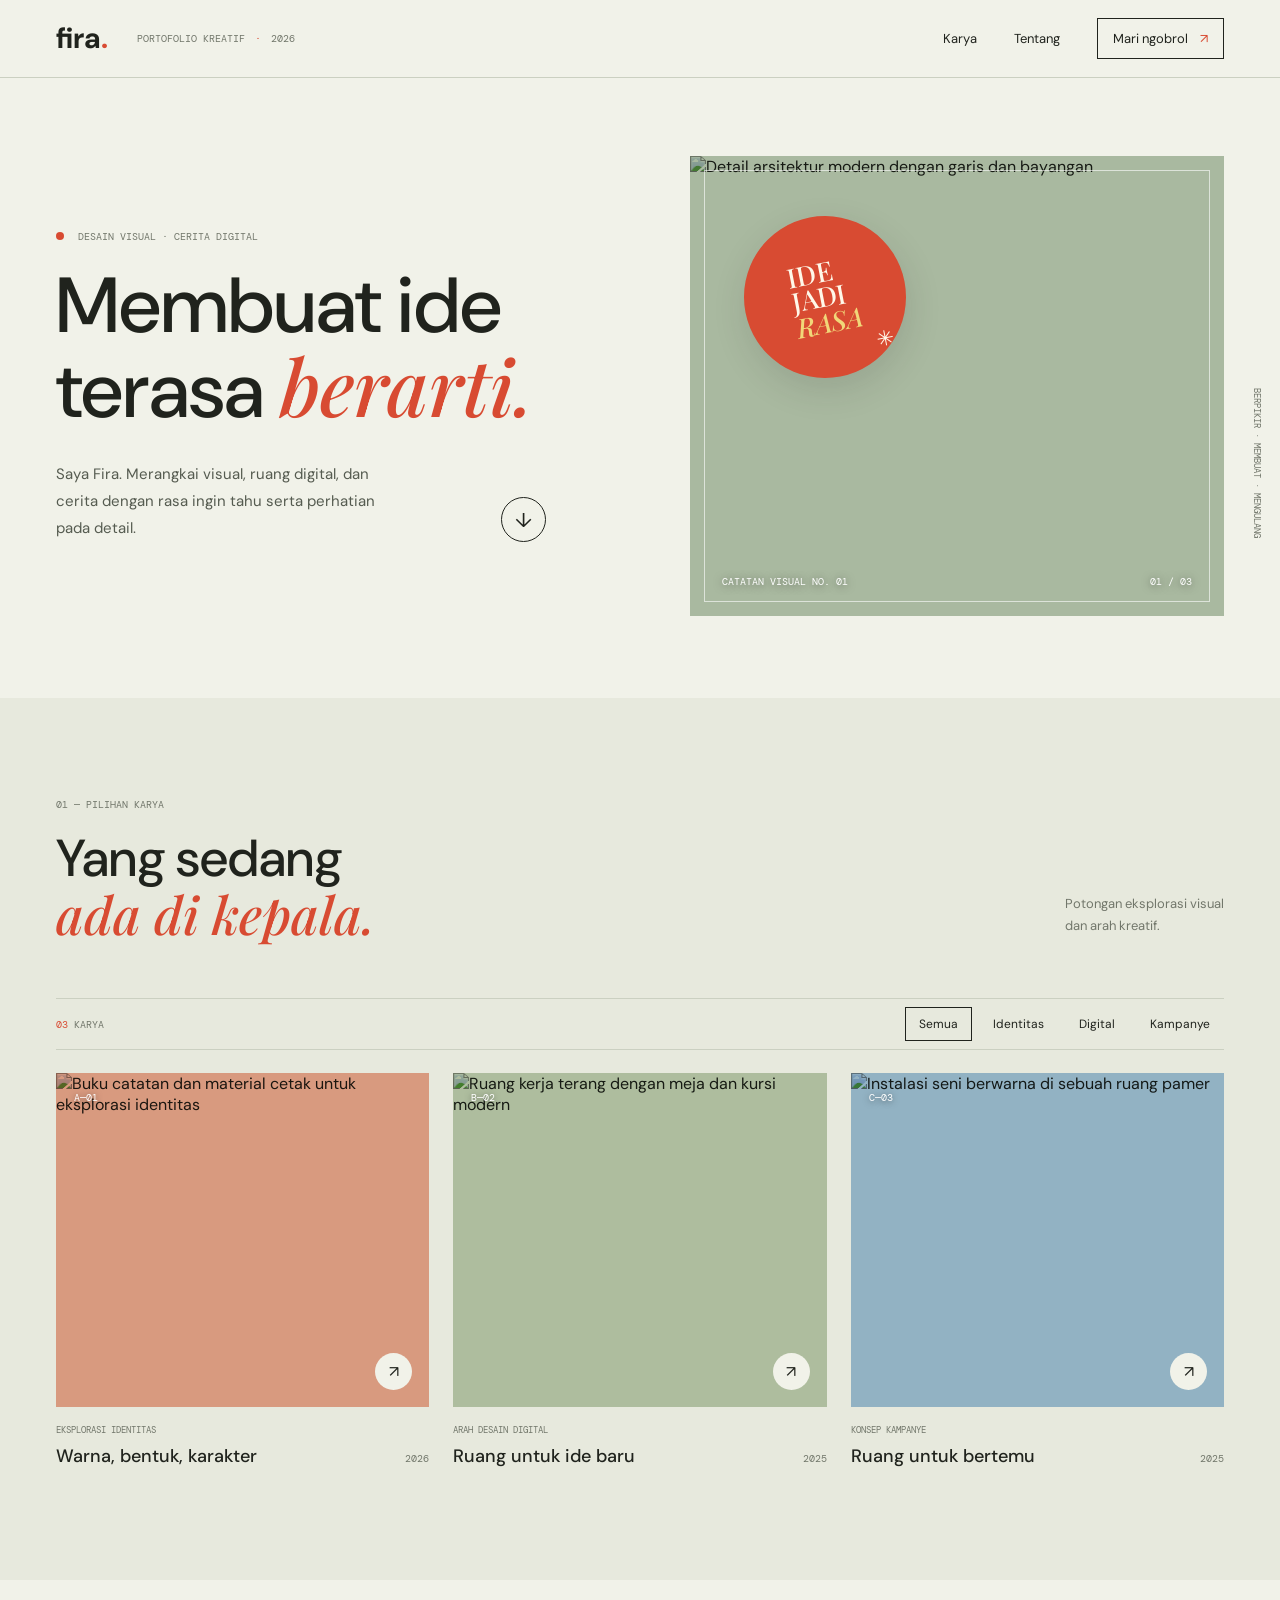
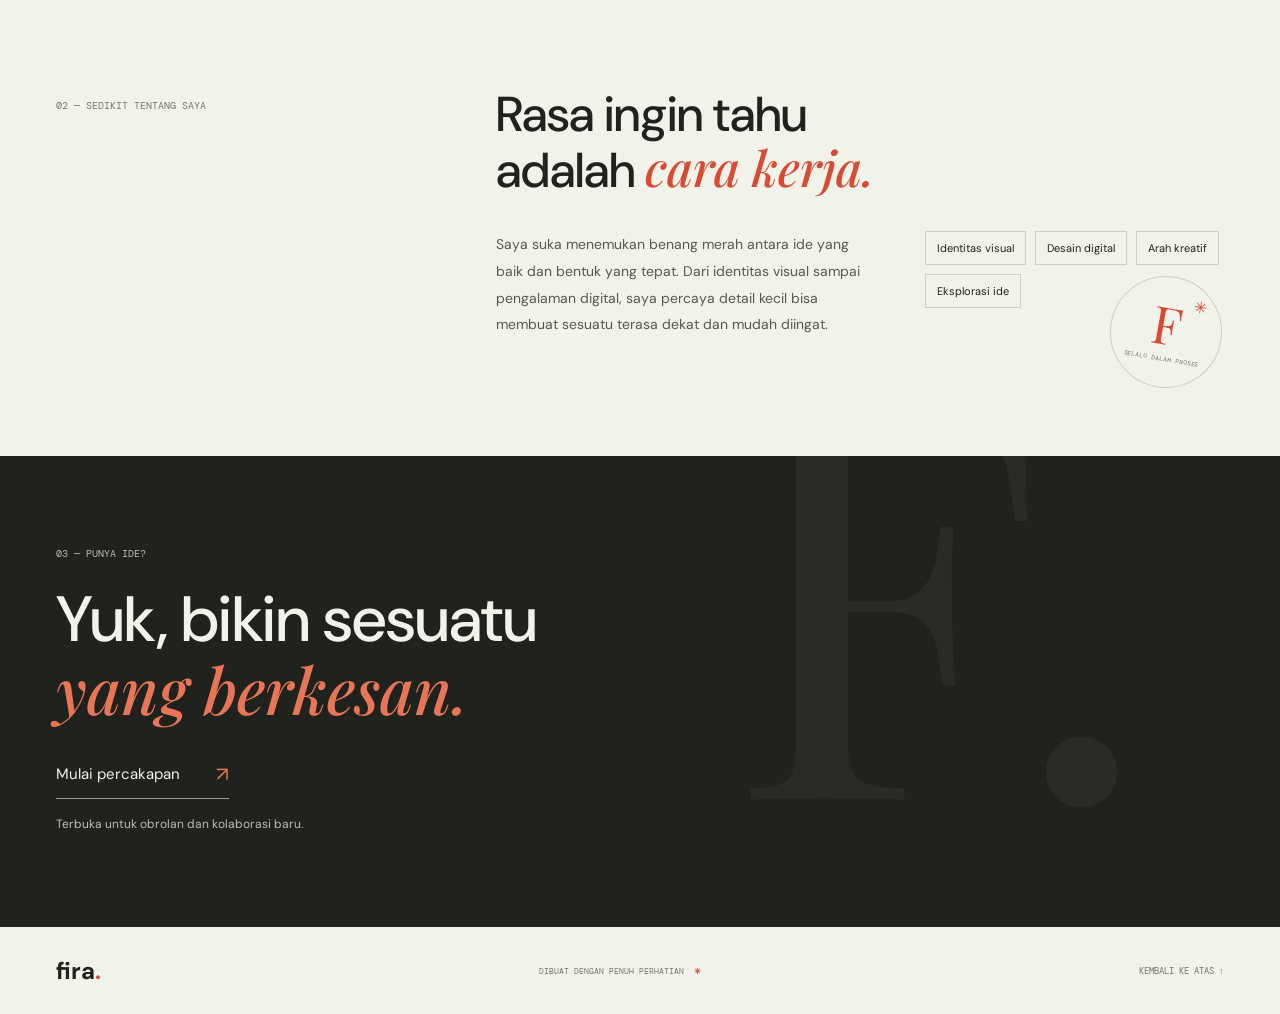
==== index.html @ 84d0acc3 "Create personal portfolio website" ====
<!doctype html>
<html lang="id">
  <head>
    <meta charset="utf-8">
    <meta name="viewport" content="width=device-width, initial-scale=1">
    <meta name="theme-color" content="#f1f2e9">
    <meta name="description" content="Portofolio kreatif Fira: identitas visual, desain digital, dan cerita yang dibuat dengan perhatian pada detail.">
    <title>Fira — Portofolio Kreatif</title>
    <link rel="preconnect" href="https://fonts.googleapis.com">
    <link rel="preconnect" href="https://fonts.gstatic.com" crossorigin>
    <link href="https://fonts.googleapis.com/css2?family=DM+Mono:wght@400;500&family=DM+Sans:wght@400;500;600;700&family=Playfair+Display:ital,wght@0,500;0,600;1,500;1,600&display=swap" rel="stylesheet">
    <link rel="stylesheet" href="portfolio.css">
    <script src="portfolio.js" defer></script>
  </head>
  <body>
    <header class="site-header">
      <a class="wordmark" href="#beranda" aria-label="Fira, kembali ke beranda">fira<span>.</span></a>
      <span class="header-note">PORTOFOLIO KREATIF <span>·</span> 2026</span>
      <button class="menu-toggle" type="button" aria-expanded="false" aria-controls="site-nav" aria-label="Buka navigasi">
        <span></span><span></span>
      </button>
      <nav class="site-nav" id="site-nav" aria-label="Navigasi utama">
        <a href="#karya">Karya</a>
        <a href="#tentang">Tentang</a>
        <a class="nav-contact" href="#kontak">Mari ngobrol <span aria-hidden="true">↗</span></a>
      </nav>
    </header>

    <main>
      <section class="hero page-wrap" id="beranda">
        <div class="hero-copy">
          <p class="eyebrow"><span class="eyebrow-dot"></span> DESAIN VISUAL · CERITA DIGITAL</p>
          <h1>Membuat ide<br>terasa <em>berarti.</em></h1>
          <div class="hero-bottom">
            <p>Saya Fira. Merangkai visual, ruang digital, dan cerita dengan rasa ingin tahu serta perhatian pada detail.</p>
            <a class="round-link" href="#karya" aria-label="Lihat karya pilihan">↓</a>
          </div>
        </div>
        <div class="hero-art" aria-label="Kolase arsitektur dan warna sebagai pembuka portofolio" role="img">
          <img class="hero-photo" src="https://images.unsplash.com/photo-1511818966892-d7d671e672a2?auto=format&fit=crop&w=1200&q=85" alt="Detail arsitektur modern dengan garis dan bayangan" fetchpriority="high">
          <div class="hero-sticker"><span>IDE<br>JADI<br><i>RASA</i></span><b aria-hidden="true">✳</b></div>
          <span class="art-caption">CATATAN VISUAL NO. 01</span>
          <span class="art-index">01 / 03</span>
        </div>
        <div class="hero-side-note" aria-hidden="true">BERPIKIR · MEMBUAT · MENGULANG</div>
      </section>

      <section class="work-section" id="karya">
        <div class="page-wrap">
          <div class="section-top">
            <div>
              <p class="eyebrow">01 — PILIHAN KARYA</p>
              <h2>Yang sedang<br><em>ada di kepala.</em></h2>
            </div>
            <p class="section-aside">Potongan eksplorasi visual<br>dan arah kreatif.</p>
          </div>

          <div class="work-toolbar">
            <span class="work-count"><span id="visible-count">03</span> KARYA</span>
            <div class="filter-list" role="group" aria-label="Filter kategori karya">
              <button class="filter-button is-active" type="button" data-filter="all" aria-pressed="true">Semua</button>
              <button class="filter-button" type="button" data-filter="identitas" aria-pressed="false">Identitas</button>
              <button class="filter-button" type="button" data-filter="digital" aria-pressed="false">Digital</button>
              <button class="filter-button" type="button" data-filter="kampanye" aria-pressed="false">Kampanye</button>
            </div>
          </div>

          <div class="project-grid">
            <article class="project-card reveal" data-category="identitas">
              <a class="project-image image-coral" href="#kontak" aria-label="Diskusikan proyek identitas visual">
                <img src="https://images.unsplash.com/photo-1544816155-12df9643f363?auto=format&fit=crop&w=1000&q=85" alt="Buku catatan dan material cetak untuk eksplorasi identitas" loading="lazy">
                <span class="image-index">A—01</span><span class="image-arrow" aria-hidden="true">↗</span>
              </a>
              <div class="project-info"><div><p class="project-type">EKSPLORASI IDENTITAS</p><h3>Warna, bentuk, karakter</h3></div><span class="project-year">2026</span></div>
            </article>

            <article class="project-card reveal" data-category="digital">
              <a class="project-image image-green" href="#kontak" aria-label="Diskusikan proyek ruang digital">
                <img src="https://images.unsplash.com/photo-1497366754035-f200968a6e72?auto=format&fit=crop&w=1000&q=85" alt="Ruang kerja terang dengan meja dan kursi modern" loading="lazy">
                <span class="image-index">B—02</span><span class="image-arrow" aria-hidden="true">↗</span>
              </a>
              <div class="project-info"><div><p class="project-type">ARAH DESAIN DIGITAL</p><h3>Ruang untuk ide baru</h3></div><span class="project-year">2025</span></div>
            </article>

            <article class="project-card reveal" data-category="kampanye">
              <a class="project-image image-blue" href="#kontak" aria-label="Diskusikan proyek kampanye visual">
                <img src="https://images.unsplash.com/photo-1531058020387-3be344556be6?auto=format&fit=crop&w=1000&q=85" alt="Instalasi seni berwarna di sebuah ruang pamer" loading="lazy">
                <span class="image-index">C—03</span><span class="image-arrow" aria-hidden="true">↗</span>
              </a>
              <div class="project-info"><div><p class="project-type">KONSEP KAMPANYE</p><h3>Ruang untuk bertemu</h3></div><span class="project-year">2025</span></div>
            </article>
          </div>
        </div>
      </section>

      <section class="about-section" id="tentang">
        <div class="page-wrap about-grid">
          <p class="eyebrow">02 — SEDIKIT TENTANG SAYA</p>
          <div class="about-copy">
            <h2>Rasa ingin tahu<br>adalah <em>cara kerja.</em></h2>
            <div class="about-detail">
              <p>Saya suka menemukan benang merah antara ide yang baik dan bentuk yang tepat. Dari identitas visual sampai pengalaman digital, saya percaya detail kecil bisa membuat sesuatu terasa dekat dan mudah diingat.</p>
              <div class="skill-list" aria-label="Bidang yang saya kerjakan">
                <span>Identitas visual</span><span>Desain digital</span><span>Arah kreatif</span><span>Eksplorasi ide</span>
              </div>
            </div>
          </div>
          <div class="about-mark" aria-hidden="true"><span>F</span><i>✳</i><small>SELALU DALAM PROSES</small></div>
        </div>
      </section>

      <section class="contact-section" id="kontak">
        <div class="page-wrap contact-inner">
          <p class="eyebrow">03 — PUNYA IDE?</p>
          <h2>Yuk, bikin sesuatu<br><em>yang berkesan.</em></h2>
          <a class="contact-link" href="mailto:emailkamu@example.com?subject=Kolaborasi%20kreatif">Mulai percakapan <span aria-hidden="true">↗</span></a>
          <p class="contact-note">Terbuka untuk obrolan dan kolaborasi baru.</p>
        </div>
        <div class="contact-decoration" aria-hidden="true">F.</div>
      </section>
    </main>

    <footer class="site-footer page-wrap">
      <a class="wordmark" href="#beranda">fira<span>.</span></a>
      <span>DIBUAT DENGAN PENUH PERHATIAN <b>✳</b></span>
      <a href="#beranda">KEMBALI KE ATAS ↑</a>
    </footer>
  </body>
</html>
---- portfolio.css ----
:root {
  color-scheme: light;
  --paper: #f1f2e9;
  --ink: #20231d;
  --muted: #72776b;
  --line: #cbd0c1;
  --red: #d84b32;
  --green: #c9d6ac;
  --blue: #b4c9d5;
  --mono: 'DM Mono', monospace;
  --sans: 'DM Sans', sans-serif;
  --serif: 'Playfair Display', Georgia, serif;
}

* { box-sizing: border-box; }
html { scroll-behavior: smooth; scroll-padding-top: 90px; }
body { margin: 0; background: var(--paper); color: var(--ink); font-family: var(--sans); }
button, a { color: inherit; font: inherit; }
a { text-decoration: none; }
button { cursor: pointer; }
::selection { background: var(--red); color: #fff; }
.page-wrap { width: min(1240px, calc(100% - 112px)); margin-inline: auto; }

.site-header { height: 78px; padding-inline: max(56px, calc((100vw - 1240px) / 2)); display: flex; align-items: center; border-bottom: 1px solid var(--line); position: relative; z-index: 5; }
.wordmark { font-size: 29px; font-weight: 700; letter-spacing: 0; line-height: 1; }
.wordmark span { color: var(--red); }
.header-note, .eyebrow, .art-caption, .art-index, .hero-side-note, .work-count, .project-type, .project-year, .about-mark small, .site-footer > span, .site-footer > a:last-child { font: 10px var(--mono); letter-spacing: 0; }
.header-note { margin-left: 29px; color: var(--muted); }
.header-note span { color: var(--red); padding-inline: 4px; }
.site-nav { display: flex; align-items: center; gap: 37px; margin-left: auto; font-size: 13px; }
.site-nav > a:not(.nav-contact):hover, .site-footer > a:last-child:hover { color: var(--red); }
.nav-contact { border: 1px solid var(--ink); padding: 11px 15px; transition: background .2s, color .2s; }
.nav-contact:hover { background: var(--ink); color: var(--paper); }
.nav-contact span { color: var(--red); margin-left: 9px; }
.menu-toggle { display: none; }

.hero { min-height: 620px; padding-block: 78px 82px; display: grid; grid-template-columns: 1.04fr .96fr; gap: 56px; align-items: center; position: relative; }
.hero-copy { padding-block: 30px; }
.eyebrow { color: var(--muted); margin: 0 0 24px; }
.eyebrow-dot { display: inline-block; width: 8px; height: 8px; margin-right: 8px; background: var(--red); border-radius: 50%; }
h1, h2, h3, p { margin-top: 0; }
h1 { margin-bottom: 31px; font-size: 78px; line-height: 1.01; font-weight: 500; letter-spacing: 0; }
h1 em, h2 em { color: var(--red); font-family: var(--serif); font-weight: 500; }
.hero-bottom { display: flex; align-items: end; justify-content: space-between; max-width: 490px; }
.hero-bottom p { width: 330px; color: #555b50; font-size: 15px; line-height: 1.8; margin: 0; }
.round-link { width: 45px; height: 45px; display: grid; place-items: center; flex: 0 0 auto; border: 1px solid var(--ink); border-radius: 50%; font-size: 20px; transition: transform .2s, background .2s; }
.round-link:hover { transform: translateY(4px); background: var(--green); }
.hero-art { min-height: 440px; height: 100%; max-height: 490px; position: relative; isolation: isolate; background: #a9b9a0; overflow: hidden; }
.hero-art::before { position: absolute; content: ''; inset: 14px; border: 1px solid #fff9; z-index: 1; pointer-events: none; }
.hero-photo { width: 100%; height: 100%; position: absolute; inset: 0; object-fit: cover; object-position: center 54%; mix-blend-mode: multiply; filter: saturate(.75); }
.hero-sticker { position: absolute; z-index: 2; left: 10%; top: 13%; width: 162px; aspect-ratio: 1; border-radius: 50%; background: var(--red); color: #fff8e9; display: grid; place-content: center; transform: rotate(-11deg); box-shadow: 0 12px 35px #2222; }
.hero-sticker span { font: 500 27px/.94 var(--serif); }
.hero-sticker i { color: #f1d779; }
.hero-sticker b { position: absolute; right: 20px; bottom: 15px; font-size: 21px; font-weight: 400; }
.art-caption, .art-index { position: absolute; z-index: 2; bottom: 28px; color: white; text-shadow: 0 1px 8px #0008; }
.art-caption { left: 32px; }
.art-index { right: 32px; }
.hero-side-note { position: absolute; right: -39px; top: 50%; writing-mode: vertical-rl; color: var(--muted); font-size: 9px; }

.work-section { padding-block: 100px 112px; background: #e7e9dd; }
.section-top { display: flex; align-items: end; justify-content: space-between; margin-bottom: 53px; }
.section-top .eyebrow { margin-bottom: 19px; }
h2 { margin-bottom: 0; font-size: 52px; line-height: 1.08; font-weight: 500; letter-spacing: 0; }
.section-aside { margin: 0 0 8px; color: var(--muted); font-size: 13px; line-height: 1.7; }
.work-toolbar { min-height: 52px; display: flex; align-items: center; justify-content: space-between; border-top: 1px solid var(--line); border-bottom: 1px solid var(--line); margin-bottom: 23px; }
.work-count { color: var(--muted); }
.work-count span { color: var(--red); }
.filter-list { display: flex; gap: 7px; }
.filter-button { padding: 8px 13px; background: transparent; border: 1px solid transparent; font-size: 12px; }
.filter-button:hover, .filter-button.is-active { border-color: var(--ink); }
.project-grid { display: grid; grid-template-columns: repeat(3, minmax(0, 1fr)); gap: 24px; }
.project-card { min-width: 0; }
.project-card[hidden] { display: none; }
.project-image { display: block; aspect-ratio: 1.12; position: relative; overflow: hidden; background: var(--green); }
.image-coral { background: #d89a7f; }
.image-green { background: #aebd9e; }
.image-blue { background: #92b2c3; }
.project-image img { display: block; width: 100%; height: 100%; object-fit: cover; mix-blend-mode: multiply; filter: saturate(.83); transition: transform .5s cubic-bezier(.2,.7,.2,1); }
.project-image:hover img { transform: scale(1.045); }
.image-index { position: absolute; left: 18px; top: 18px; font: 10px var(--mono); color: #fff; text-shadow: 0 1px 6px #0008; }
.image-arrow { position: absolute; display: grid; place-items: center; width: 37px; height: 37px; right: 17px; bottom: 17px; background: var(--paper); border-radius: 50%; font-size: 16px; transition: transform .2s; }
.project-image:hover .image-arrow { transform: rotate(45deg); }
.project-info { display: flex; justify-content: space-between; align-items: end; gap: 12px; padding-top: 17px; }
.project-type { margin-bottom: 8px; color: var(--muted); font-size: 9px; }
.project-info h3 { font-size: 18px; font-weight: 500; margin: 0; }
.project-year { color: var(--muted); padding-bottom: 3px; }

.about-section { padding-block: 108px 118px; }
.about-grid { display: grid; grid-template-columns: .7fr 1.3fr; column-gap: 48px; position: relative; }
.about-grid > .eyebrow { padding-top: 11px; }
.about-copy h2 { font-size: 49px; }
.about-detail { display: grid; grid-template-columns: 1fr .8fr; gap: 55px; margin-top: 35px; max-width: 740px; }
.about-detail > p { max-width: 380px; color: #555b50; font-size: 14px; line-height: 1.9; margin: 0; }
.skill-list { display: flex; flex-wrap: wrap; align-content: start; gap: 9px; }
.skill-list span { border: 1px solid var(--line); padding: 9px 11px; font-size: 11px; }
.about-mark { position: absolute; right: 2px; bottom: -50px; width: 112px; height: 112px; border: 1px solid var(--line); border-radius: 50%; display: grid; place-content: center; text-align: center; transform: rotate(10deg); }
.about-mark span { font: 52px/.9 var(--serif); color: var(--red); }
.about-mark i { position: absolute; right: 19px; top: 15px; color: var(--red); font-style: normal; }
.about-mark small { margin-top: 8px; color: var(--muted); font-size: 6px; }

.contact-section { position: relative; overflow: hidden; padding-block: 91px 95px; background: var(--ink); color: var(--paper); }
.contact-inner { position: relative; z-index: 1; }
.contact-section .eyebrow { color: #b9c0b3; margin-bottom: 25px; }
.contact-section h2 { font-size: 64px; }
.contact-section h2 em { color: #e77556; }
.contact-link { display: inline-flex; align-items: center; gap: 36px; margin-top: 33px; padding-bottom: 11px; border-bottom: 1px solid #969d90; font-size: 15px; }
.contact-link span { color: #e77556; font-size: 20px; transition: transform .2s; }
.contact-link:hover span { transform: translate(3px, -3px); }
.contact-note { margin: 17px 0 0; color: #b9c0b3; font-size: 12px; }
.contact-decoration { position: absolute; right: 10%; top: -140px; color: #ffffff0a; font: 560px/.9 var(--serif); pointer-events: none; }
.site-footer { min-height: 87px; display: flex; align-items: center; justify-content: space-between; gap: 20px; }
.site-footer .wordmark { font-size: 24px; }
.site-footer > span { color: var(--muted); font-size: 8px; }
.site-footer > span b { color: var(--red); padding-left: 5px; }
.site-footer > a:last-child { color: var(--muted); font-size: 9px; }

.reveal { opacity: 0; transform: translateY(18px); transition: opacity .65s ease, transform .65s cubic-bezier(.2,.7,.2,1); }
.reveal.is-visible { opacity: 1; transform: translateY(0); }

@media (max-width: 900px) {
  .page-wrap { width: calc(100% - 64px); }
  .site-header { padding-inline: 32px; }
  .hero { min-height: 560px; grid-template-columns: 1fr .9fr; gap: 30px; padding-block: 65px; }
  h1 { font-size: 52px; }
  .hero-art { min-height: 390px; }
  .hero-sticker { width: 132px; }
  .hero-sticker span { font-size: 23px; }
  .hero-side-note { right: -25px; }
  .project-grid { gap: 16px; }
  .about-grid { grid-template-columns: .55fr 1.45fr; column-gap: 20px; }
  .about-detail { gap: 25px; }
}

@media (max-width: 640px) {
  html { scroll-padding-top: 72px; }
  .page-wrap { width: calc(100% - 40px); }
  .site-header { height: 68px; padding-inline: 20px; }
  .wordmark { font-size: 26px; }
  .header-note { margin-left: 14px; font-size: 8px; }
  .menu-toggle { width: 42px; height: 42px; display: grid; place-content: center; gap: 5px; margin-left: auto; border: 1px solid var(--line); background: transparent; }
  .menu-toggle span { display: block; width: 17px; height: 1px; background: var(--ink); transition: transform .2s; }
  .menu-toggle[aria-expanded="true"] span:first-child { transform: translateY(3px) rotate(45deg); }
  .menu-toggle[aria-expanded="true"] span:last-child { transform: translateY(-3px) rotate(-45deg); }
  .site-nav { position: absolute; display: none; top: 67px; left: 0; right: 0; margin: 0; padding: 14px 20px 20px; align-items: stretch; gap: 0; background: var(--paper); border-bottom: 1px solid var(--line); }
  .site-nav.is-open { display: flex; flex-direction: column; }
  .site-nav > a { padding: 14px 2px; border-bottom: 1px solid var(--line); }
  .site-nav .nav-contact { border: 0; padding-inline: 2px; }
  .hero { min-height: 0; padding-block: 61px 49px; display: flex; flex-direction: column; align-items: stretch; gap: 34px; }
  .hero-copy { padding: 0; }
  .eyebrow { font-size: 9px; margin-bottom: 19px; }
  h1 { font-size: 51px; margin-bottom: 23px; }
  .hero-bottom p { width: min(290px, calc(100% - 60px)); font-size: 13px; line-height: 1.75; }
  .round-link { width: 40px; height: 40px; }
  .hero-art { min-height: 380px; height: 380px; }
  .hero-sticker { width: 128px; left: 8%; top: 12%; }
  .hero-side-note { display: none; }
  .work-section { padding-block: 68px 76px; }
  .section-top { align-items: start; flex-direction: column; gap: 18px; margin-bottom: 31px; }
  .section-top .eyebrow { margin-bottom: 15px; }
  h2 { font-size: 41px; }
  .section-aside { font-size: 12px; }
  .work-toolbar { align-items: start; flex-direction: column; gap: 12px; padding-block: 14px; margin-bottom: 19px; }
  .filter-list { width: 100%; gap: 4px; overflow-x: auto; padding-bottom: 2px; }
  .filter-button { flex: 0 0 auto; padding: 8px 10px; font-size: 11px; }
  .project-grid { grid-template-columns: 1fr; gap: 28px; }
  .project-image { aspect-ratio: 1.2; }
  .project-info h3 { font-size: 17px; }
  .about-section { padding-block: 73px 92px; }
  .about-grid { display: block; }
  .about-grid > .eyebrow { margin-bottom: 20px; }
  .about-copy h2 { font-size: 39px; }
  .about-detail { grid-template-columns: 1fr; gap: 20px; margin-top: 25px; }
  .about-detail > p { font-size: 13px; }
  .skill-list { gap: 7px; padding-right: 54px; }
  .skill-list span { padding: 8px 9px; font-size: 10px; }
  .about-mark { width: 75px; height: 75px; right: 1px; bottom: -65px; }
  .about-mark span { font-size: 38px; }
  .about-mark i { right: 11px; top: 8px; font-size: 12px; }
  .about-mark small { font-size: 5px; margin-top: 4px; }
  .contact-section { padding-block: 68px 71px; }
  .contact-section h2 { font-size: 46px; }
  .contact-link { margin-top: 27px; font-size: 14px; }
  .contact-decoration { right: -3%; top: 4px; font-size: 300px; }
  .site-footer { min-height: 100px; display: grid; grid-template-columns: 1fr auto; gap: 8px; padding-block: 18px; }
  .site-footer > span { grid-column: 1; grid-row: 2; font-size: 7px; }
  .site-footer > a:last-child { grid-column: 2; grid-row: 1 / span 2; font-size: 8px; }
}

@media (prefers-reduced-motion: reduce) {
  *, *::before, *::after { scroll-behavior: auto !important; animation-duration: .01ms !important; transition-duration: .01ms !important; }
  .reveal { opacity: 1; transform: none; }
}
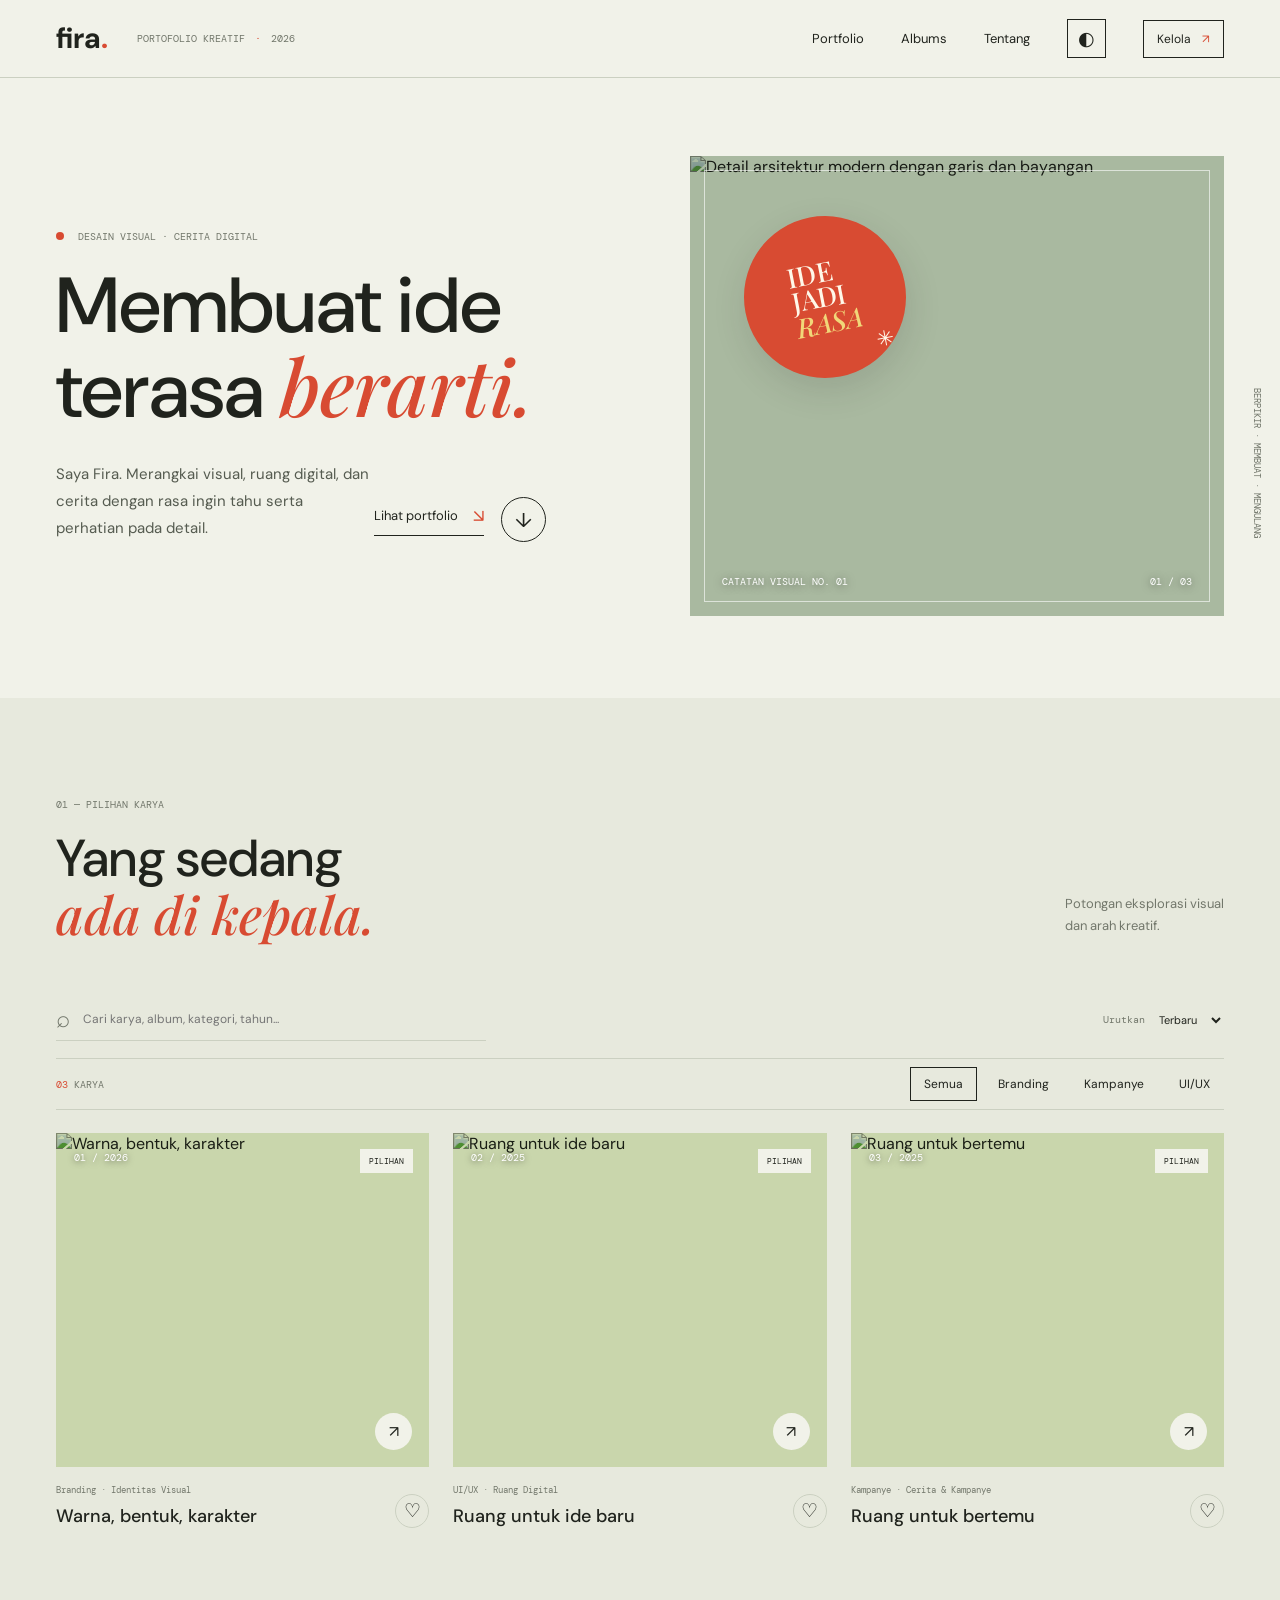
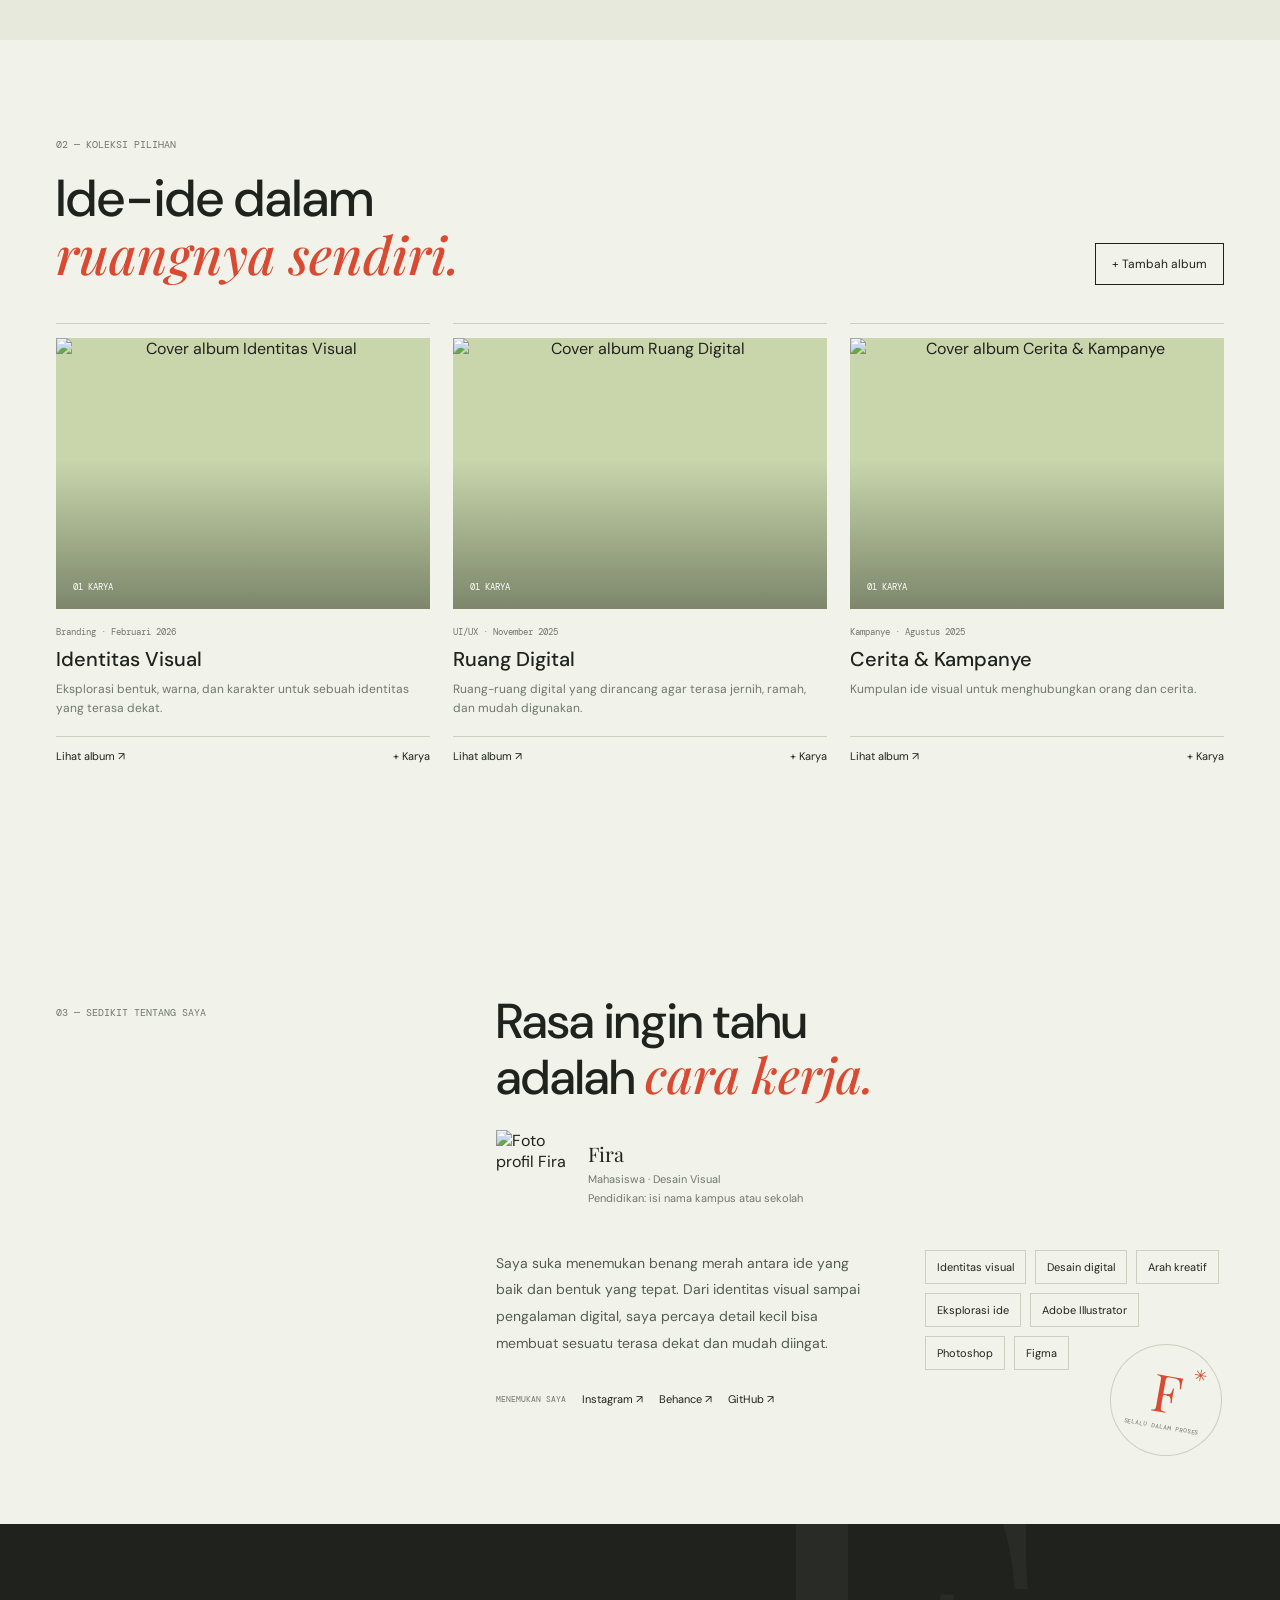
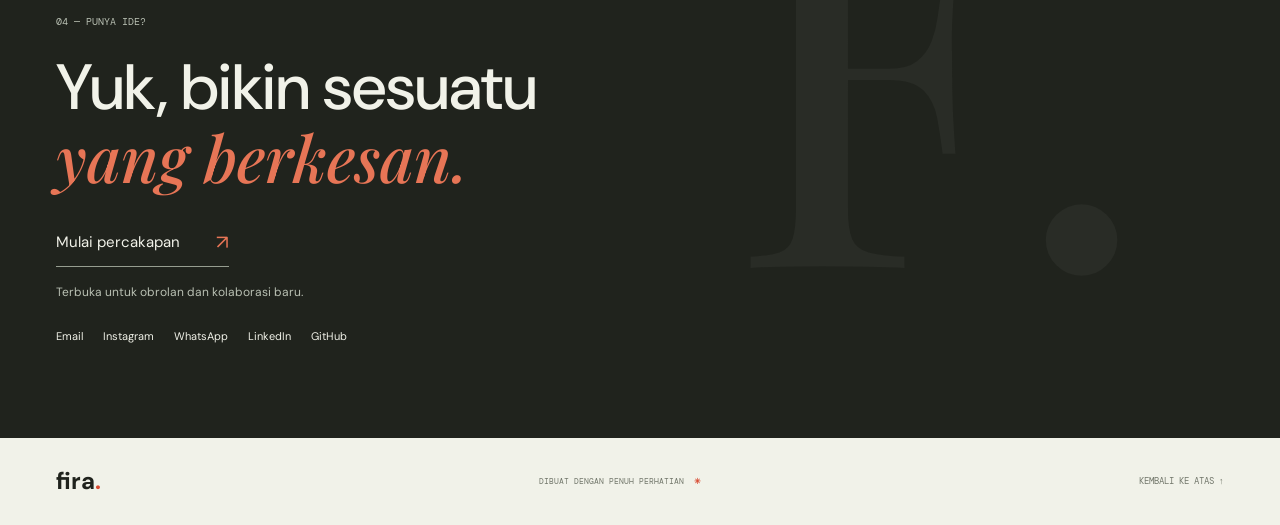
==== commit 572fe118: "Build editable portfolio album gallery" ====
--- a/index.html
+++ b/index.html
@@ -16,13 +16,15 @@
     <header class="site-header">
       <a class="wordmark" href="#beranda" aria-label="Fira, kembali ke beranda">fira<span>.</span></a>
       <span class="header-note">PORTOFOLIO KREATIF <span>·</span> 2026</span>
-      <button class="menu-toggle" type="button" aria-expanded="false" aria-controls="site-nav" aria-label="Buka navigasi">
+      <button class="menu-toggle" id="menu-toggle" type="button" aria-expanded="false" aria-controls="site-nav" aria-label="Buka navigasi">
         <span></span><span></span>
       </button>
       <nav class="site-nav" id="site-nav" aria-label="Navigasi utama">
-        <a href="#karya">Karya</a>
+        <a href="#karya">Portfolio</a>
+        <a href="#albums">Albums</a>
         <a href="#tentang">Tentang</a>
-        <a class="nav-contact" href="#kontak">Mari ngobrol <span aria-hidden="true">↗</span></a>
+        <button class="theme-toggle" id="theme-toggle" type="button" aria-label="Aktifkan tema gelap" title="Ganti tema">◐</button>
+        <button class="nav-contact" id="open-dashboard" type="button">Kelola <span aria-hidden="true">↗</span></button>
       </nav>
     </header>
 
@@ -33,7 +35,7 @@
           <h1>Membuat ide<br>terasa <em>berarti.</em></h1>
           <div class="hero-bottom">
             <p>Saya Fira. Merangkai visual, ruang digital, dan cerita dengan rasa ingin tahu serta perhatian pada detail.</p>
-            <a class="round-link" href="#karya" aria-label="Lihat karya pilihan">↓</a>
+            <div class="hero-actions"><a class="hero-cta" href="#karya">Lihat portfolio <span aria-hidden="true">↘</span></a><a class="round-link" href="#albums" aria-label="Lihat albums">↓</a></div>
           </div>
         </div>
         <div class="hero-art" aria-label="Kolase arsitektur dan warna sebagai pembuka portofolio" role="img">
@@ -55,55 +57,47 @@
             <p class="section-aside">Potongan eksplorasi visual<br>dan arah kreatif.</p>
           </div>
 
+          <div class="gallery-controls">
+            <label class="search-box"><span aria-hidden="true">⌕</span><input id="work-search" type="search" placeholder="Cari karya, album, kategori, tahun..." aria-label="Cari karya"></label>
+            <label class="sort-control">Urutkan <select id="work-sort" aria-label="Urutkan karya"><option value="newest">Terbaru</option><option value="oldest">Terlama</option><option value="title">Judul A-Z</option></select></label>
+          </div>
           <div class="work-toolbar">
-            <span class="work-count"><span id="visible-count">03</span> KARYA</span>
-            <div class="filter-list" role="group" aria-label="Filter kategori karya">
-              <button class="filter-button is-active" type="button" data-filter="all" aria-pressed="true">Semua</button>
-              <button class="filter-button" type="button" data-filter="identitas" aria-pressed="false">Identitas</button>
-              <button class="filter-button" type="button" data-filter="digital" aria-pressed="false">Digital</button>
-              <button class="filter-button" type="button" data-filter="kampanye" aria-pressed="false">Kampanye</button>
-            </div>
+            <span class="work-count"><span id="visible-count">00</span> KARYA</span>
+            <div class="filter-list" id="category-filters" role="group" aria-label="Filter kategori karya"></div>
           </div>
+          <div class="album-context" id="album-context" hidden></div>
+          <div class="project-grid" id="project-grid" aria-live="polite"></div>
+          <p class="empty-state" id="work-empty" hidden>Belum ada karya yang cocok. Coba kata kunci atau filter lain.</p>
+        </div>
+      </section>
 
-          <div class="project-grid">
-            <article class="project-card reveal" data-category="identitas">
-              <a class="project-image image-coral" href="#kontak" aria-label="Diskusikan proyek identitas visual">
-                <img src="https://images.unsplash.com/photo-1544816155-12df9643f363?auto=format&fit=crop&w=1000&q=85" alt="Buku catatan dan material cetak untuk eksplorasi identitas" loading="lazy">
-                <span class="image-index">A—01</span><span class="image-arrow" aria-hidden="true">↗</span>
-              </a>
-              <div class="project-info"><div><p class="project-type">EKSPLORASI IDENTITAS</p><h3>Warna, bentuk, karakter</h3></div><span class="project-year">2026</span></div>
-            </article>
-
-            <article class="project-card reveal" data-category="digital">
-              <a class="project-image image-green" href="#kontak" aria-label="Diskusikan proyek ruang digital">
-                <img src="https://images.unsplash.com/photo-1497366754035-f200968a6e72?auto=format&fit=crop&w=1000&q=85" alt="Ruang kerja terang dengan meja dan kursi modern" loading="lazy">
-                <span class="image-index">B—02</span><span class="image-arrow" aria-hidden="true">↗</span>
-              </a>
-              <div class="project-info"><div><p class="project-type">ARAH DESAIN DIGITAL</p><h3>Ruang untuk ide baru</h3></div><span class="project-year">2025</span></div>
-            </article>
-
-            <article class="project-card reveal" data-category="kampanye">
-              <a class="project-image image-blue" href="#kontak" aria-label="Diskusikan proyek kampanye visual">
-                <img src="https://images.unsplash.com/photo-1531058020387-3be344556be6?auto=format&fit=crop&w=1000&q=85" alt="Instalasi seni berwarna di sebuah ruang pamer" loading="lazy">
-                <span class="image-index">C—03</span><span class="image-arrow" aria-hidden="true">↗</span>
-              </a>
-              <div class="project-info"><div><p class="project-type">KONSEP KAMPANYE</p><h3>Ruang untuk bertemu</h3></div><span class="project-year">2025</span></div>
-            </article>
+      <section class="albums-section" id="albums">
+        <div class="page-wrap">
+          <div class="section-top">
+            <div><p class="eyebrow">02 — KOLEKSI PILIHAN</p><h2>Ide-ide dalam<br><em>ruangnya sendiri.</em></h2></div>
+            <button class="outline-action" type="button" data-action="add-album">+ Tambah album</button>
           </div>
+          <div class="album-grid" id="album-grid"></div>
+          <p class="empty-state" id="album-empty" hidden>Album masih kosong. Buat album pertama untuk mulai mengarsipkan karya.</p>
         </div>
       </section>
 
       <section class="about-section" id="tentang">
         <div class="page-wrap about-grid">
-          <p class="eyebrow">02 — SEDIKIT TENTANG SAYA</p>
+          <p class="eyebrow">03 — SEDIKIT TENTANG SAYA</p>
           <div class="about-copy">
             <h2>Rasa ingin tahu<br>adalah <em>cara kerja.</em></h2>
+            <div class="about-profile">
+              <img src="https://images.unsplash.com/photo-1531123897727-8f129e1688ce?auto=format&fit=crop&w=240&h=280&q=85" alt="Foto profil Fira" loading="lazy">
+              <div><strong>Fira</strong><span>Mahasiswa · Desain Visual</span><span>Pendidikan: isi nama kampus atau sekolah</span></div>
+            </div>
             <div class="about-detail">
               <p>Saya suka menemukan benang merah antara ide yang baik dan bentuk yang tepat. Dari identitas visual sampai pengalaman digital, saya percaya detail kecil bisa membuat sesuatu terasa dekat dan mudah diingat.</p>
-              <div class="skill-list" aria-label="Bidang yang saya kerjakan">
-                <span>Identitas visual</span><span>Desain digital</span><span>Arah kreatif</span><span>Eksplorasi ide</span>
+              <div class="skill-list" aria-label="Keahlian dan software">
+                <span>Identitas visual</span><span>Desain digital</span><span>Arah kreatif</span><span>Eksplorasi ide</span><span>Adobe Illustrator</span><span>Photoshop</span><span>Figma</span>
               </div>
             </div>
+            <div class="about-socials" aria-label="Media sosial"><span>MENEMUKAN SAYA</span><a href="https://www.instagram.com/" target="_blank" rel="noopener noreferrer">Instagram ↗</a><a href="https://www.behance.net/" target="_blank" rel="noopener noreferrer">Behance ↗</a><a href="https://github.com/" target="_blank" rel="noopener noreferrer">GitHub ↗</a></div>
           </div>
           <div class="about-mark" aria-hidden="true"><span>F</span><i>✳</i><small>SELALU DALAM PROSES</small></div>
         </div>
@@ -111,10 +105,11 @@
 
       <section class="contact-section" id="kontak">
         <div class="page-wrap contact-inner">
-          <p class="eyebrow">03 — PUNYA IDE?</p>
+          <p class="eyebrow">04 — PUNYA IDE?</p>
           <h2>Yuk, bikin sesuatu<br><em>yang berkesan.</em></h2>
           <a class="contact-link" href="mailto:emailkamu@example.com?subject=Kolaborasi%20kreatif">Mulai percakapan <span aria-hidden="true">↗</span></a>
           <p class="contact-note">Terbuka untuk obrolan dan kolaborasi baru.</p>
+          <div class="contact-channels" aria-label="Saluran kontak"><a href="mailto:emailkamu@example.com">Email</a><a href="https://www.instagram.com/" target="_blank" rel="noopener noreferrer">Instagram</a><a href="https://wa.me/" target="_blank" rel="noopener noreferrer">WhatsApp</a><a href="https://www.linkedin.com/" target="_blank" rel="noopener noreferrer">LinkedIn</a><a href="https://github.com/" target="_blank" rel="noopener noreferrer">GitHub</a></div>
         </div>
         <div class="contact-decoration" aria-hidden="true">F.</div>
       </section>
@@ -125,5 +120,47 @@
       <span>DIBUAT DENGAN PENUH PERHATIAN <b>✳</b></span>
       <a href="#beranda">KEMBALI KE ATAS ↑</a>
     </footer>
+
+    <dialog class="app-dialog" id="album-dialog">
+      <form class="dialog-form" id="album-form">
+        <div class="dialog-heading"><div><p class="eyebrow">KOLEKSI PORTFOLIO</p><h2 id="album-form-title">Album baru</h2></div><button class="icon-close" type="button" data-close aria-label="Tutup">×</button></div>
+        <input type="hidden" name="id">
+        <label>Nama album<input name="name" required maxlength="70" placeholder="Contoh: Desain Poster 2026"></label>
+        <label>Deskripsi<textarea name="description" rows="3" maxlength="240" placeholder="Ceritakan isi koleksi ini"></textarea></label>
+        <label>Kategori<input name="category" required maxlength="40" placeholder="Contoh: Desain Grafis"></label>
+        <label>Cover album<input name="coverFile" type="file" accept="image/*"><small class="field-hint">Pilih gambar dari perangkat, atau biarkan kosong untuk memakai cover karya pertama.</small></label>
+        <div class="dialog-actions"><button class="text-action" type="button" data-close>Batal</button><button class="solid-action" type="submit">Simpan album</button></div>
+      </form>
+    </dialog>
+
+    <dialog class="app-dialog" id="work-dialog">
+      <form class="dialog-form" id="work-form">
+        <div class="dialog-heading"><div><p class="eyebrow">ARSIP KARYA</p><h2 id="work-form-title">Karya baru</h2></div><button class="icon-close" type="button" data-close aria-label="Tutup">×</button></div>
+        <input type="hidden" name="id">
+        <label>Album<select name="albumId" required></select></label>
+        <label>Judul karya<input name="title" required maxlength="90" placeholder="Nama karya"></label>
+        <label>Deskripsi<textarea name="description" rows="3" maxlength="320" placeholder="Konteks singkat karya"></textarea></label>
+        <label>Gambar karya<input name="imageFile" type="file" accept="image/*"><small class="field-hint">JPG, PNG, atau WebP. Gambar akan dioptimalkan di browser.</small></label>
+        <div class="form-row"><label>Kategori<input name="category" required maxlength="40" placeholder="Poster"></label><label>Tahun<input name="year" type="number" min="1900" max="2100" required></label></div>
+        <label>Software / tools<input name="tools" maxlength="100" placeholder="Photoshop, Figma..."></label>
+        <label>Link project<input name="projectUrl" type="url" placeholder="https://..."></label>
+        <label>Link lainnya<input name="socialUrl" type="url" placeholder="Behance, Instagram, GitHub..."></label>
+        <label class="check-label"><input name="featured" type="checkbox"> Tampilkan sebagai karya pilihan</label>
+        <div class="dialog-actions"><button class="text-action" type="button" data-close>Batal</button><button class="solid-action" type="submit">Simpan karya</button></div>
+      </form>
+    </dialog>
+
+    <dialog class="app-dialog dashboard-dialog" id="dashboard-dialog">
+      <section class="dashboard-content">
+        <div class="dialog-heading"><div><p class="eyebrow">RUANG KERJA</p><h2>Dashboard</h2></div><button class="icon-close" type="button" data-close aria-label="Tutup">×</button></div>
+        <div class="dashboard-stats" id="dashboard-stats"></div>
+        <div class="dashboard-tools"><button class="solid-action" type="button" data-action="add-album">+ Album</button><button class="outline-action" type="button" data-action="add-work">+ Karya</button></div>
+        <div class="dashboard-list" id="dashboard-list"></div>
+      </section>
+    </dialog>
+
+    <dialog class="app-dialog detail-dialog" id="detail-dialog">
+      <div id="detail-content"></div>
+    </dialog>
   </body>
 </html>
--- a/portfolio.css
+++ b/portfolio.css
@@ -189,4 +189,141 @@
 @media (prefers-reduced-motion: reduce) {
   *, *::before, *::after { scroll-behavior: auto !important; animation-duration: .01ms !important; transition-duration: .01ms !important; }
   .reveal { opacity: 1; transform: none; }
+}
+
+/* Portfolio collection controls and management dialogs. */
+.site-nav .theme-toggle, .site-nav .nav-contact { background: transparent; border: 1px solid var(--ink); padding: 10px 13px; font-size: 12px; transition: background .2s, color .2s; }
+.site-nav .theme-toggle { width: 39px; height: 39px; padding: 0; font-size: 19px; }
+.site-nav .theme-toggle:hover, .site-nav .nav-contact:hover { background: var(--ink); color: var(--paper); }
+.site-nav .nav-contact span { color: var(--red); margin-left: 8px; }
+.hero-actions { display: flex; align-items: center; gap: 17px; }
+.hero-cta { display: inline-flex; align-items: center; gap: 15px; border-bottom: 1px solid var(--ink); padding: 0 0 7px; font-size: 13px; white-space: nowrap; }
+.hero-cta span { color: var(--red); font-size: 18px; }
+.about-profile { display: flex; align-items: center; gap: 17px; margin-top: 26px; }
+.about-profile img { width: 75px; height: 85px; object-fit: cover; filter: saturate(.75); }
+.about-profile div { display: grid; gap: 5px; }
+.about-profile strong { font: 20px var(--serif); }
+.about-profile span { color: var(--muted); font-size: 11px; }
+.about-socials { display: flex; flex-wrap: wrap; align-items: center; gap: 16px; margin-top: 22px; }
+.about-socials span { color: var(--muted); font: 8px var(--mono); }
+.about-socials a, .contact-channels a { font-size: 11px; }
+.about-socials a:hover, .contact-channels a:hover { color: var(--red); }
+.contact-channels { display: flex; flex-wrap: wrap; gap: 20px; margin-top: 29px; }
+.gallery-controls { display: flex; align-items: center; justify-content: space-between; gap: 20px; padding-bottom: 17px; }
+.search-box { width: min(430px, 100%); display: flex; align-items: center; gap: 11px; border-bottom: 1px solid var(--line); padding: 9px 0; }
+.search-box > span { font: 24px/1 var(--sans); color: var(--muted); }
+.search-box input, .sort-control select { min-width: 0; border: 0; outline: 0; background: transparent; color: var(--ink); font: 12px var(--sans); }
+.search-box input { flex: 1; }
+.sort-control { display: flex; align-items: center; gap: 10px; font: 10px var(--mono); color: var(--muted); }
+.sort-control select { font-size: 11px; }
+.project-image { width: 100%; padding: 0; border: 0; text-align: left; }
+.featured-mark { position: absolute; right: 16px; top: 16px; padding: 7px 9px; background: var(--paper); color: var(--ink); font: 8px var(--mono); }
+.favorite-button { width: 34px; height: 34px; flex: 0 0 auto; border: 1px solid var(--line); border-radius: 50%; background: transparent; font-size: 19px; }
+.favorite-button.is-favorite { color: var(--red); border-color: var(--red); }
+.empty-state { padding: 30px 0; color: var(--muted); font-size: 13px; }
+.albums-section { padding-block: 98px 112px; }
+.albums-section .section-top { margin-bottom: 38px; }
+.outline-action, .solid-action, .text-action { min-height: 42px; padding: 0 16px; border: 1px solid var(--ink); background: transparent; font-size: 12px; transition: color .2s, background .2s; }
+.outline-action:hover, .solid-action { background: var(--ink); color: var(--paper); }
+.solid-action:hover { background: var(--red); border-color: var(--red); }
+.album-grid { display: grid; grid-template-columns: repeat(3, minmax(0, 1fr)); gap: 23px; }
+.album-card { min-width: 0; border-top: 1px solid var(--line); padding-top: 14px; }
+.album-cover { width: 100%; aspect-ratio: 1.38; padding: 0; position: relative; display: block; overflow: hidden; border: 0; background: var(--green); }
+.album-cover::after { position: absolute; content: ''; inset: 0; background: linear-gradient(0deg, #1418106b, transparent 55%); }
+.album-cover img { display: block; width: 100%; height: 100%; object-fit: cover; filter: saturate(.82); transition: transform .45s; }
+.album-cover:hover img { transform: scale(1.04); }
+.album-cover > span { position: absolute; z-index: 1; left: 17px; bottom: 16px; color: white; font: 9px var(--mono); }
+.album-meta { padding-top: 17px; }
+.album-meta .project-type { margin-bottom: 8px; }
+.album-meta h3 { margin: 0 0 8px; font-size: 20px; font-weight: 500; }
+.album-meta > p:last-child { min-height: 40px; margin: 0; color: var(--muted); font-size: 12px; line-height: 1.6; }
+.album-actions { display: flex; justify-content: space-between; gap: 10px; margin-top: 16px; border-top: 1px solid var(--line); }
+.album-actions button, .album-context button { padding: 12px 0; border: 0; background: transparent; font-size: 11px; }
+.album-actions button:hover, .album-context button:hover { color: var(--red); }
+.album-context { display: flex; align-items: center; justify-content: space-between; gap: 16px; margin: -6px 0 21px; border-left: 2px solid var(--red); padding: 4px 0 4px 13px; color: var(--muted); font-size: 12px; }
+.album-context[hidden] { display: none; }
+.album-context strong { color: var(--ink); font-weight: 500; }
+.album-context > div { display: flex; gap: 18px; }
+.app-dialog { width: min(620px, calc(100% - 28px)); max-height: min(88vh, 900px); padding: 0; border: 1px solid var(--line); background: var(--paper); color: var(--ink); box-shadow: 0 28px 90px #10140f38; }
+.app-dialog::backdrop { background: #171a16a8; backdrop-filter: blur(3px); }
+.dialog-form, .dashboard-content { padding: clamp(22px, 5vw, 38px); }
+.dialog-heading { display: flex; align-items: start; justify-content: space-between; gap: 20px; margin-bottom: 27px; }
+.dialog-heading .eyebrow { margin-bottom: 10px; }
+.dialog-heading h2 { font-size: 32px; }
+.icon-close { width: 38px; height: 38px; display: grid; place-items: center; flex: 0 0 auto; border: 1px solid var(--line); background: transparent; font-size: 24px; line-height: 1; }
+.dialog-form > label, .form-row > label { display: grid; gap: 8px; margin-bottom: 16px; font-size: 11px; }
+.dialog-form input:not([type="file"]):not([type="checkbox"]), .dialog-form textarea, .dialog-form select { width: 100%; min-height: 43px; padding: 10px 11px; border: 1px solid var(--line); border-radius: 0; background: transparent; color: var(--ink); font: 13px var(--sans); }
+.dialog-form textarea { resize: vertical; }
+.dialog-form input[type="file"] { width: 100%; padding: 11px; border: 1px dashed var(--line); font: 11px var(--sans); }
+.field-hint { color: var(--muted); font-size: 10px; line-height: 1.5; }
+.form-row { display: grid; grid-template-columns: 1fr 1fr; gap: 14px; }
+.dialog-form .check-label { display: flex; align-items: center; gap: 9px; }
+.dialog-actions { display: flex; justify-content: end; gap: 10px; padding-top: 8px; }
+.dashboard-dialog { width: min(850px, calc(100% - 28px)); }
+.dashboard-stats { display: grid; grid-template-columns: repeat(3, 1fr); border-block: 1px solid var(--line); margin-bottom: 18px; }
+.dashboard-stats > div { display: grid; gap: 5px; padding: 17px 12px; border-right: 1px solid var(--line); }
+.dashboard-stats > div:last-child { border: 0; }
+.dashboard-stats strong { font: 29px var(--serif); }
+.dashboard-stats span, .manage-row span { color: var(--muted); font: 9px var(--mono); text-transform: uppercase; }
+.dashboard-tools { display: flex; gap: 9px; margin-bottom: 24px; }
+.dashboard-list { max-height: 46vh; overflow-y: auto; }
+.dashboard-list h3 { margin: 22px 0 7px; font: 10px var(--mono); color: var(--muted); text-transform: uppercase; }
+.manage-row { display: grid; grid-template-columns: minmax(120px, 1fr) repeat(3, auto); align-items: center; gap: 12px; min-height: 54px; border-top: 1px solid var(--line); }
+.manage-row > div { display: grid; gap: 5px; min-width: 0; }
+.manage-row strong { overflow: hidden; text-overflow: ellipsis; white-space: nowrap; font-size: 12px; font-weight: 500; }
+.manage-row button { padding: 8px 3px; border: 0; background: transparent; font-size: 10px; }
+.manage-row .danger-action { color: #bb3d2a; }
+.detail-dialog { width: min(1080px, calc(100% - 28px)); max-height: 90vh; overflow: auto; }
+.detail-dialog[open] { animation: detail-in .25s ease-out; }
+.detail-close { position: absolute; z-index: 2; top: 14px; right: 14px; background: var(--paper); }
+.detail-image { height: min(66vh, 680px); min-height: 300px; background: #d6d8cc; }
+.detail-image img { display: block; width: 100%; height: 100%; object-fit: contain; }
+.detail-copy { padding: 28px clamp(22px, 5vw, 48px) 35px; }
+.detail-copy .eyebrow { margin-bottom: 11px; }
+.detail-copy h2 { font-size: 36px; }
+.detail-copy > p:not(.eyebrow) { max-width: 660px; margin: 12px 0 20px; color: var(--muted); font-size: 13px; line-height: 1.7; }
+.detail-copy dl { display: flex; flex-wrap: wrap; gap: 30px; margin: 0; }
+.detail-copy dl div { display: grid; gap: 6px; }
+.detail-copy dt { color: var(--muted); font: 9px var(--mono); text-transform: uppercase; }
+.detail-copy dd { margin: 0; font-size: 12px; }
+.detail-links, .detail-nav { display: flex; flex-wrap: wrap; align-items: center; gap: 18px; margin-top: 22px; }
+.detail-links a, .detail-links button, .detail-nav button { padding: 0 0 5px; border: 0; border-bottom: 1px solid var(--line); background: transparent; font-size: 11px; }
+.detail-nav { justify-content: space-between; padding-top: 15px; border-top: 1px solid var(--line); }
+.dark-theme { --paper: #20251f; --ink: #edf0e8; --muted: #afb7a8; --line: #4c5549; --green: #53634b; --blue: #425a63; color-scheme: dark; }
+.dark-theme .work-section { background: #292f28; }
+.dark-theme .hero-bottom p, .dark-theme .about-detail > p { color: #c2c9bc; }
+.dark-theme .site-nav { background: var(--paper); }
+.dark-theme .contact-section { background: #141814; }
+.dark-theme .project-image img, .dark-theme .album-cover img { mix-blend-mode: normal; }
+@keyframes detail-in { from { opacity: 0; transform: translateY(10px) scale(.99); } to { opacity: 1; transform: translateY(0) scale(1); } }
+
+@media (max-width: 900px) {
+  .album-grid { grid-template-columns: repeat(2, minmax(0, 1fr)); }
+  .site-nav .theme-toggle { margin-block: 4px; }
+}
+@media (max-width: 640px) {
+  .site-nav .theme-toggle, .site-nav .nav-contact { width: 100%; height: auto; text-align: left; border: 0; padding: 14px 2px; }
+  .site-nav .theme-toggle { width: 40px; padding: 0; text-align: center; }
+  .hero-actions { justify-content: space-between; gap: 12px; }
+  .hero-cta { font-size: 12px; }
+  .gallery-controls { align-items: stretch; flex-direction: column; gap: 9px; }
+  .search-box { width: 100%; }
+  .sort-control { justify-content: space-between; }
+  .album-grid { grid-template-columns: 1fr; gap: 27px; }
+  .albums-section { padding-block: 70px 78px; }
+  .albums-section .section-top { gap: 22px; }
+  .album-context { align-items: start; flex-direction: column; gap: 2px; }
+  .album-context > div { gap: 20px; }
+  .form-row { grid-template-columns: 1fr 1fr; gap: 9px; }
+  .manage-row { grid-template-columns: minmax(90px, 1fr) repeat(3, auto); gap: 7px; }
+  .manage-row button { font-size: 9px; }
+  .dashboard-list { max-height: 40vh; }
+  .detail-image { height: 48vh; min-height: 240px; }
+  .detail-copy h2 { font-size: 29px; }
+  .detail-copy dl { gap: 16px 23px; }
+  .detail-links { gap: 13px; }
+  .about-profile { margin-top: 22px; }
+  .about-socials { gap: 13px; }
+  .about-socials span { flex-basis: 100%; }
+  .contact-channels { gap: 13px 18px; margin-top: 24px; }
 }
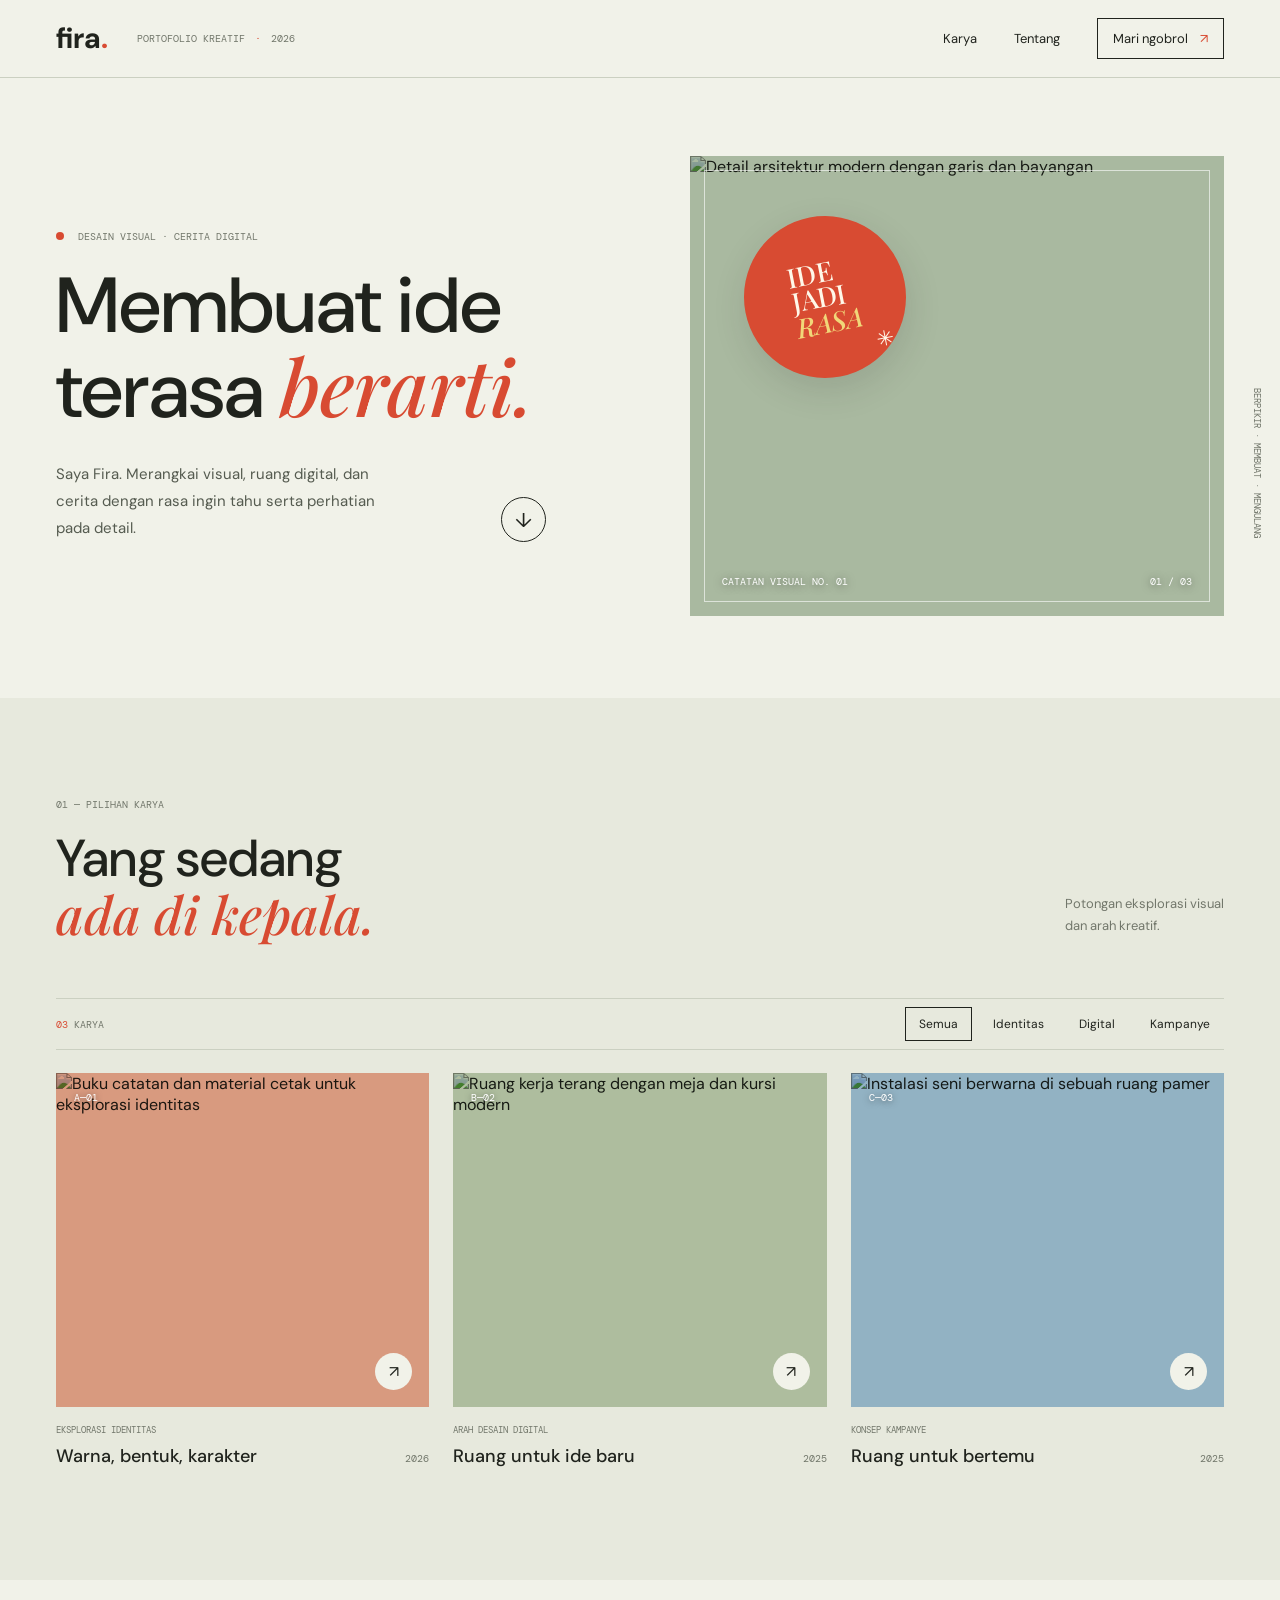
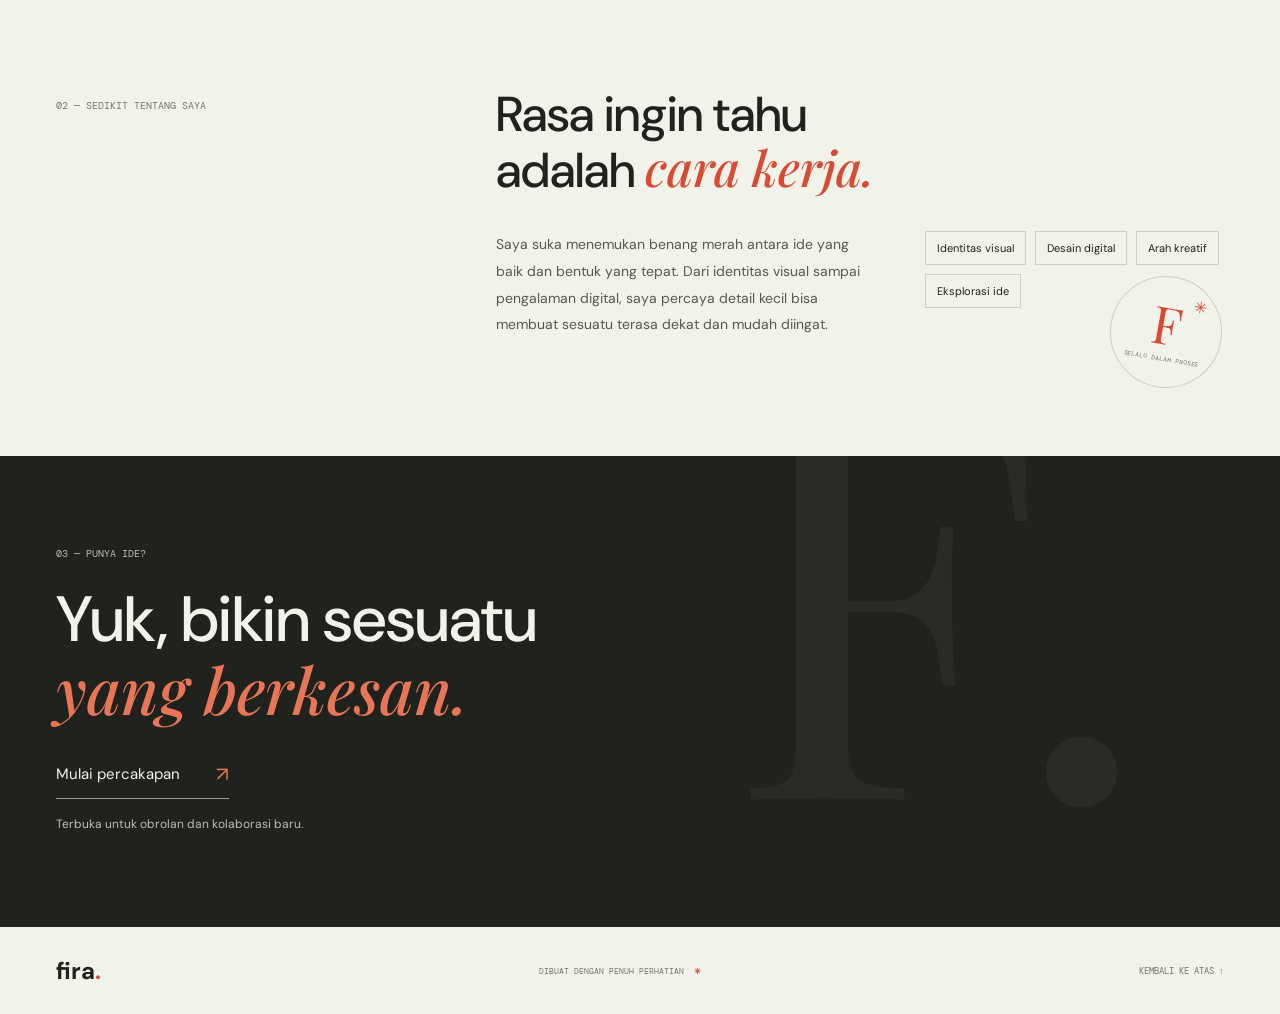
==== commit 540c94f8: "Revert "Build editable portfolio album gallery" This reverts commit 572fe1180fb35a1eabe66e54b723ca1e" ====
--- a/index.html
+++ b/index.html
@@ -16,15 +16,13 @@
     <header class="site-header">
       <a class="wordmark" href="#beranda" aria-label="Fira, kembali ke beranda">fira<span>.</span></a>
       <span class="header-note">PORTOFOLIO KREATIF <span>·</span> 2026</span>
-      <button class="menu-toggle" id="menu-toggle" type="button" aria-expanded="false" aria-controls="site-nav" aria-label="Buka navigasi">
+      <button class="menu-toggle" type="button" aria-expanded="false" aria-controls="site-nav" aria-label="Buka navigasi">
         <span></span><span></span>
       </button>
       <nav class="site-nav" id="site-nav" aria-label="Navigasi utama">
-        <a href="#karya">Portfolio</a>
-        <a href="#albums">Albums</a>
+        <a href="#karya">Karya</a>
         <a href="#tentang">Tentang</a>
-        <button class="theme-toggle" id="theme-toggle" type="button" aria-label="Aktifkan tema gelap" title="Ganti tema">◐</button>
-        <button class="nav-contact" id="open-dashboard" type="button">Kelola <span aria-hidden="true">↗</span></button>
+        <a class="nav-contact" href="#kontak">Mari ngobrol <span aria-hidden="true">↗</span></a>
       </nav>
     </header>
 
@@ -35,7 +33,7 @@
           <h1>Membuat ide<br>terasa <em>berarti.</em></h1>
           <div class="hero-bottom">
             <p>Saya Fira. Merangkai visual, ruang digital, dan cerita dengan rasa ingin tahu serta perhatian pada detail.</p>
-            <div class="hero-actions"><a class="hero-cta" href="#karya">Lihat portfolio <span aria-hidden="true">↘</span></a><a class="round-link" href="#albums" aria-label="Lihat albums">↓</a></div>
+            <a class="round-link" href="#karya" aria-label="Lihat karya pilihan">↓</a>
           </div>
         </div>
         <div class="hero-art" aria-label="Kolase arsitektur dan warna sebagai pembuka portofolio" role="img">
@@ -57,47 +55,55 @@
             <p class="section-aside">Potongan eksplorasi visual<br>dan arah kreatif.</p>
           </div>
 
-          <div class="gallery-controls">
-            <label class="search-box"><span aria-hidden="true">⌕</span><input id="work-search" type="search" placeholder="Cari karya, album, kategori, tahun..." aria-label="Cari karya"></label>
-            <label class="sort-control">Urutkan <select id="work-sort" aria-label="Urutkan karya"><option value="newest">Terbaru</option><option value="oldest">Terlama</option><option value="title">Judul A-Z</option></select></label>
+          <div class="work-toolbar">
+            <span class="work-count"><span id="visible-count">03</span> KARYA</span>
+            <div class="filter-list" role="group" aria-label="Filter kategori karya">
+              <button class="filter-button is-active" type="button" data-filter="all" aria-pressed="true">Semua</button>
+              <button class="filter-button" type="button" data-filter="identitas" aria-pressed="false">Identitas</button>
+              <button class="filter-button" type="button" data-filter="digital" aria-pressed="false">Digital</button>
+              <button class="filter-button" type="button" data-filter="kampanye" aria-pressed="false">Kampanye</button>
+            </div>
           </div>
-          <div class="work-toolbar">
-            <span class="work-count"><span id="visible-count">00</span> KARYA</span>
-            <div class="filter-list" id="category-filters" role="group" aria-label="Filter kategori karya"></div>
+
+          <div class="project-grid">
+            <article class="project-card reveal" data-category="identitas">
+              <a class="project-image image-coral" href="#kontak" aria-label="Diskusikan proyek identitas visual">
+                <img src="https://images.unsplash.com/photo-1544816155-12df9643f363?auto=format&fit=crop&w=1000&q=85" alt="Buku catatan dan material cetak untuk eksplorasi identitas" loading="lazy">
+                <span class="image-index">A—01</span><span class="image-arrow" aria-hidden="true">↗</span>
+              </a>
+              <div class="project-info"><div><p class="project-type">EKSPLORASI IDENTITAS</p><h3>Warna, bentuk, karakter</h3></div><span class="project-year">2026</span></div>
+            </article>
+
+            <article class="project-card reveal" data-category="digital">
+              <a class="project-image image-green" href="#kontak" aria-label="Diskusikan proyek ruang digital">
+                <img src="https://images.unsplash.com/photo-1497366754035-f200968a6e72?auto=format&fit=crop&w=1000&q=85" alt="Ruang kerja terang dengan meja dan kursi modern" loading="lazy">
+                <span class="image-index">B—02</span><span class="image-arrow" aria-hidden="true">↗</span>
+              </a>
+              <div class="project-info"><div><p class="project-type">ARAH DESAIN DIGITAL</p><h3>Ruang untuk ide baru</h3></div><span class="project-year">2025</span></div>
+            </article>
+
+            <article class="project-card reveal" data-category="kampanye">
+              <a class="project-image image-blue" href="#kontak" aria-label="Diskusikan proyek kampanye visual">
+                <img src="https://images.unsplash.com/photo-1531058020387-3be344556be6?auto=format&fit=crop&w=1000&q=85" alt="Instalasi seni berwarna di sebuah ruang pamer" loading="lazy">
+                <span class="image-index">C—03</span><span class="image-arrow" aria-hidden="true">↗</span>
+              </a>
+              <div class="project-info"><div><p class="project-type">KONSEP KAMPANYE</p><h3>Ruang untuk bertemu</h3></div><span class="project-year">2025</span></div>
+            </article>
           </div>
-          <div class="album-context" id="album-context" hidden></div>
-          <div class="project-grid" id="project-grid" aria-live="polite"></div>
-          <p class="empty-state" id="work-empty" hidden>Belum ada karya yang cocok. Coba kata kunci atau filter lain.</p>
-        </div>
-      </section>
-
-      <section class="albums-section" id="albums">
-        <div class="page-wrap">
-          <div class="section-top">
-            <div><p class="eyebrow">02 — KOLEKSI PILIHAN</p><h2>Ide-ide dalam<br><em>ruangnya sendiri.</em></h2></div>
-            <button class="outline-action" type="button" data-action="add-album">+ Tambah album</button>
-          </div>
-          <div class="album-grid" id="album-grid"></div>
-          <p class="empty-state" id="album-empty" hidden>Album masih kosong. Buat album pertama untuk mulai mengarsipkan karya.</p>
         </div>
       </section>
 
       <section class="about-section" id="tentang">
         <div class="page-wrap about-grid">
-          <p class="eyebrow">03 — SEDIKIT TENTANG SAYA</p>
+          <p class="eyebrow">02 — SEDIKIT TENTANG SAYA</p>
           <div class="about-copy">
             <h2>Rasa ingin tahu<br>adalah <em>cara kerja.</em></h2>
-            <div class="about-profile">
-              <img src="https://images.unsplash.com/photo-1531123897727-8f129e1688ce?auto=format&fit=crop&w=240&h=280&q=85" alt="Foto profil Fira" loading="lazy">
-              <div><strong>Fira</strong><span>Mahasiswa · Desain Visual</span><span>Pendidikan: isi nama kampus atau sekolah</span></div>
-            </div>
             <div class="about-detail">
               <p>Saya suka menemukan benang merah antara ide yang baik dan bentuk yang tepat. Dari identitas visual sampai pengalaman digital, saya percaya detail kecil bisa membuat sesuatu terasa dekat dan mudah diingat.</p>
-              <div class="skill-list" aria-label="Keahlian dan software">
-                <span>Identitas visual</span><span>Desain digital</span><span>Arah kreatif</span><span>Eksplorasi ide</span><span>Adobe Illustrator</span><span>Photoshop</span><span>Figma</span>
+              <div class="skill-list" aria-label="Bidang yang saya kerjakan">
+                <span>Identitas visual</span><span>Desain digital</span><span>Arah kreatif</span><span>Eksplorasi ide</span>
               </div>
             </div>
-            <div class="about-socials" aria-label="Media sosial"><span>MENEMUKAN SAYA</span><a href="https://www.instagram.com/" target="_blank" rel="noopener noreferrer">Instagram ↗</a><a href="https://www.behance.net/" target="_blank" rel="noopener noreferrer">Behance ↗</a><a href="https://github.com/" target="_blank" rel="noopener noreferrer">GitHub ↗</a></div>
           </div>
           <div class="about-mark" aria-hidden="true"><span>F</span><i>✳</i><small>SELALU DALAM PROSES</small></div>
         </div>
@@ -105,11 +111,10 @@
 
       <section class="contact-section" id="kontak">
         <div class="page-wrap contact-inner">
-          <p class="eyebrow">04 — PUNYA IDE?</p>
+          <p class="eyebrow">03 — PUNYA IDE?</p>
           <h2>Yuk, bikin sesuatu<br><em>yang berkesan.</em></h2>
           <a class="contact-link" href="mailto:emailkamu@example.com?subject=Kolaborasi%20kreatif">Mulai percakapan <span aria-hidden="true">↗</span></a>
           <p class="contact-note">Terbuka untuk obrolan dan kolaborasi baru.</p>
-          <div class="contact-channels" aria-label="Saluran kontak"><a href="mailto:emailkamu@example.com">Email</a><a href="https://www.instagram.com/" target="_blank" rel="noopener noreferrer">Instagram</a><a href="https://wa.me/" target="_blank" rel="noopener noreferrer">WhatsApp</a><a href="https://www.linkedin.com/" target="_blank" rel="noopener noreferrer">LinkedIn</a><a href="https://github.com/" target="_blank" rel="noopener noreferrer">GitHub</a></div>
         </div>
         <div class="contact-decoration" aria-hidden="true">F.</div>
       </section>
@@ -120,47 +125,5 @@
       <span>DIBUAT DENGAN PENUH PERHATIAN <b>✳</b></span>
       <a href="#beranda">KEMBALI KE ATAS ↑</a>
     </footer>
-
-    <dialog class="app-dialog" id="album-dialog">
-      <form class="dialog-form" id="album-form">
-        <div class="dialog-heading"><div><p class="eyebrow">KOLEKSI PORTFOLIO</p><h2 id="album-form-title">Album baru</h2></div><button class="icon-close" type="button" data-close aria-label="Tutup">×</button></div>
-        <input type="hidden" name="id">
-        <label>Nama album<input name="name" required maxlength="70" placeholder="Contoh: Desain Poster 2026"></label>
-        <label>Deskripsi<textarea name="description" rows="3" maxlength="240" placeholder="Ceritakan isi koleksi ini"></textarea></label>
-        <label>Kategori<input name="category" required maxlength="40" placeholder="Contoh: Desain Grafis"></label>
-        <label>Cover album<input name="coverFile" type="file" accept="image/*"><small class="field-hint">Pilih gambar dari perangkat, atau biarkan kosong untuk memakai cover karya pertama.</small></label>
-        <div class="dialog-actions"><button class="text-action" type="button" data-close>Batal</button><button class="solid-action" type="submit">Simpan album</button></div>
-      </form>
-    </dialog>
-
-    <dialog class="app-dialog" id="work-dialog">
-      <form class="dialog-form" id="work-form">
-        <div class="dialog-heading"><div><p class="eyebrow">ARSIP KARYA</p><h2 id="work-form-title">Karya baru</h2></div><button class="icon-close" type="button" data-close aria-label="Tutup">×</button></div>
-        <input type="hidden" name="id">
-        <label>Album<select name="albumId" required></select></label>
-        <label>Judul karya<input name="title" required maxlength="90" placeholder="Nama karya"></label>
-        <label>Deskripsi<textarea name="description" rows="3" maxlength="320" placeholder="Konteks singkat karya"></textarea></label>
-        <label>Gambar karya<input name="imageFile" type="file" accept="image/*"><small class="field-hint">JPG, PNG, atau WebP. Gambar akan dioptimalkan di browser.</small></label>
-        <div class="form-row"><label>Kategori<input name="category" required maxlength="40" placeholder="Poster"></label><label>Tahun<input name="year" type="number" min="1900" max="2100" required></label></div>
-        <label>Software / tools<input name="tools" maxlength="100" placeholder="Photoshop, Figma..."></label>
-        <label>Link project<input name="projectUrl" type="url" placeholder="https://..."></label>
-        <label>Link lainnya<input name="socialUrl" type="url" placeholder="Behance, Instagram, GitHub..."></label>
-        <label class="check-label"><input name="featured" type="checkbox"> Tampilkan sebagai karya pilihan</label>
-        <div class="dialog-actions"><button class="text-action" type="button" data-close>Batal</button><button class="solid-action" type="submit">Simpan karya</button></div>
-      </form>
-    </dialog>
-
-    <dialog class="app-dialog dashboard-dialog" id="dashboard-dialog">
-      <section class="dashboard-content">
-        <div class="dialog-heading"><div><p class="eyebrow">RUANG KERJA</p><h2>Dashboard</h2></div><button class="icon-close" type="button" data-close aria-label="Tutup">×</button></div>
-        <div class="dashboard-stats" id="dashboard-stats"></div>
-        <div class="dashboard-tools"><button class="solid-action" type="button" data-action="add-album">+ Album</button><button class="outline-action" type="button" data-action="add-work">+ Karya</button></div>
-        <div class="dashboard-list" id="dashboard-list"></div>
-      </section>
-    </dialog>
-
-    <dialog class="app-dialog detail-dialog" id="detail-dialog">
-      <div id="detail-content"></div>
-    </dialog>
   </body>
 </html>
--- a/portfolio.css
+++ b/portfolio.css
@@ -189,141 +189,4 @@
 @media (prefers-reduced-motion: reduce) {
   *, *::before, *::after { scroll-behavior: auto !important; animation-duration: .01ms !important; transition-duration: .01ms !important; }
   .reveal { opacity: 1; transform: none; }
-}
-
-/* Portfolio collection controls and management dialogs. */
-.site-nav .theme-toggle, .site-nav .nav-contact { background: transparent; border: 1px solid var(--ink); padding: 10px 13px; font-size: 12px; transition: background .2s, color .2s; }
-.site-nav .theme-toggle { width: 39px; height: 39px; padding: 0; font-size: 19px; }
-.site-nav .theme-toggle:hover, .site-nav .nav-contact:hover { background: var(--ink); color: var(--paper); }
-.site-nav .nav-contact span { color: var(--red); margin-left: 8px; }
-.hero-actions { display: flex; align-items: center; gap: 17px; }
-.hero-cta { display: inline-flex; align-items: center; gap: 15px; border-bottom: 1px solid var(--ink); padding: 0 0 7px; font-size: 13px; white-space: nowrap; }
-.hero-cta span { color: var(--red); font-size: 18px; }
-.about-profile { display: flex; align-items: center; gap: 17px; margin-top: 26px; }
-.about-profile img { width: 75px; height: 85px; object-fit: cover; filter: saturate(.75); }
-.about-profile div { display: grid; gap: 5px; }
-.about-profile strong { font: 20px var(--serif); }
-.about-profile span { color: var(--muted); font-size: 11px; }
-.about-socials { display: flex; flex-wrap: wrap; align-items: center; gap: 16px; margin-top: 22px; }
-.about-socials span { color: var(--muted); font: 8px var(--mono); }
-.about-socials a, .contact-channels a { font-size: 11px; }
-.about-socials a:hover, .contact-channels a:hover { color: var(--red); }
-.contact-channels { display: flex; flex-wrap: wrap; gap: 20px; margin-top: 29px; }
-.gallery-controls { display: flex; align-items: center; justify-content: space-between; gap: 20px; padding-bottom: 17px; }
-.search-box { width: min(430px, 100%); display: flex; align-items: center; gap: 11px; border-bottom: 1px solid var(--line); padding: 9px 0; }
-.search-box > span { font: 24px/1 var(--sans); color: var(--muted); }
-.search-box input, .sort-control select { min-width: 0; border: 0; outline: 0; background: transparent; color: var(--ink); font: 12px var(--sans); }
-.search-box input { flex: 1; }
-.sort-control { display: flex; align-items: center; gap: 10px; font: 10px var(--mono); color: var(--muted); }
-.sort-control select { font-size: 11px; }
-.project-image { width: 100%; padding: 0; border: 0; text-align: left; }
-.featured-mark { position: absolute; right: 16px; top: 16px; padding: 7px 9px; background: var(--paper); color: var(--ink); font: 8px var(--mono); }
-.favorite-button { width: 34px; height: 34px; flex: 0 0 auto; border: 1px solid var(--line); border-radius: 50%; background: transparent; font-size: 19px; }
-.favorite-button.is-favorite { color: var(--red); border-color: var(--red); }
-.empty-state { padding: 30px 0; color: var(--muted); font-size: 13px; }
-.albums-section { padding-block: 98px 112px; }
-.albums-section .section-top { margin-bottom: 38px; }
-.outline-action, .solid-action, .text-action { min-height: 42px; padding: 0 16px; border: 1px solid var(--ink); background: transparent; font-size: 12px; transition: color .2s, background .2s; }
-.outline-action:hover, .solid-action { background: var(--ink); color: var(--paper); }
-.solid-action:hover { background: var(--red); border-color: var(--red); }
-.album-grid { display: grid; grid-template-columns: repeat(3, minmax(0, 1fr)); gap: 23px; }
-.album-card { min-width: 0; border-top: 1px solid var(--line); padding-top: 14px; }
-.album-cover { width: 100%; aspect-ratio: 1.38; padding: 0; position: relative; display: block; overflow: hidden; border: 0; background: var(--green); }
-.album-cover::after { position: absolute; content: ''; inset: 0; background: linear-gradient(0deg, #1418106b, transparent 55%); }
-.album-cover img { display: block; width: 100%; height: 100%; object-fit: cover; filter: saturate(.82); transition: transform .45s; }
-.album-cover:hover img { transform: scale(1.04); }
-.album-cover > span { position: absolute; z-index: 1; left: 17px; bottom: 16px; color: white; font: 9px var(--mono); }
-.album-meta { padding-top: 17px; }
-.album-meta .project-type { margin-bottom: 8px; }
-.album-meta h3 { margin: 0 0 8px; font-size: 20px; font-weight: 500; }
-.album-meta > p:last-child { min-height: 40px; margin: 0; color: var(--muted); font-size: 12px; line-height: 1.6; }
-.album-actions { display: flex; justify-content: space-between; gap: 10px; margin-top: 16px; border-top: 1px solid var(--line); }
-.album-actions button, .album-context button { padding: 12px 0; border: 0; background: transparent; font-size: 11px; }
-.album-actions button:hover, .album-context button:hover { color: var(--red); }
-.album-context { display: flex; align-items: center; justify-content: space-between; gap: 16px; margin: -6px 0 21px; border-left: 2px solid var(--red); padding: 4px 0 4px 13px; color: var(--muted); font-size: 12px; }
-.album-context[hidden] { display: none; }
-.album-context strong { color: var(--ink); font-weight: 500; }
-.album-context > div { display: flex; gap: 18px; }
-.app-dialog { width: min(620px, calc(100% - 28px)); max-height: min(88vh, 900px); padding: 0; border: 1px solid var(--line); background: var(--paper); color: var(--ink); box-shadow: 0 28px 90px #10140f38; }
-.app-dialog::backdrop { background: #171a16a8; backdrop-filter: blur(3px); }
-.dialog-form, .dashboard-content { padding: clamp(22px, 5vw, 38px); }
-.dialog-heading { display: flex; align-items: start; justify-content: space-between; gap: 20px; margin-bottom: 27px; }
-.dialog-heading .eyebrow { margin-bottom: 10px; }
-.dialog-heading h2 { font-size: 32px; }
-.icon-close { width: 38px; height: 38px; display: grid; place-items: center; flex: 0 0 auto; border: 1px solid var(--line); background: transparent; font-size: 24px; line-height: 1; }
-.dialog-form > label, .form-row > label { display: grid; gap: 8px; margin-bottom: 16px; font-size: 11px; }
-.dialog-form input:not([type="file"]):not([type="checkbox"]), .dialog-form textarea, .dialog-form select { width: 100%; min-height: 43px; padding: 10px 11px; border: 1px solid var(--line); border-radius: 0; background: transparent; color: var(--ink); font: 13px var(--sans); }
-.dialog-form textarea { resize: vertical; }
-.dialog-form input[type="file"] { width: 100%; padding: 11px; border: 1px dashed var(--line); font: 11px var(--sans); }
-.field-hint { color: var(--muted); font-size: 10px; line-height: 1.5; }
-.form-row { display: grid; grid-template-columns: 1fr 1fr; gap: 14px; }
-.dialog-form .check-label { display: flex; align-items: center; gap: 9px; }
-.dialog-actions { display: flex; justify-content: end; gap: 10px; padding-top: 8px; }
-.dashboard-dialog { width: min(850px, calc(100% - 28px)); }
-.dashboard-stats { display: grid; grid-template-columns: repeat(3, 1fr); border-block: 1px solid var(--line); margin-bottom: 18px; }
-.dashboard-stats > div { display: grid; gap: 5px; padding: 17px 12px; border-right: 1px solid var(--line); }
-.dashboard-stats > div:last-child { border: 0; }
-.dashboard-stats strong { font: 29px var(--serif); }
-.dashboard-stats span, .manage-row span { color: var(--muted); font: 9px var(--mono); text-transform: uppercase; }
-.dashboard-tools { display: flex; gap: 9px; margin-bottom: 24px; }
-.dashboard-list { max-height: 46vh; overflow-y: auto; }
-.dashboard-list h3 { margin: 22px 0 7px; font: 10px var(--mono); color: var(--muted); text-transform: uppercase; }
-.manage-row { display: grid; grid-template-columns: minmax(120px, 1fr) repeat(3, auto); align-items: center; gap: 12px; min-height: 54px; border-top: 1px solid var(--line); }
-.manage-row > div { display: grid; gap: 5px; min-width: 0; }
-.manage-row strong { overflow: hidden; text-overflow: ellipsis; white-space: nowrap; font-size: 12px; font-weight: 500; }
-.manage-row button { padding: 8px 3px; border: 0; background: transparent; font-size: 10px; }
-.manage-row .danger-action { color: #bb3d2a; }
-.detail-dialog { width: min(1080px, calc(100% - 28px)); max-height: 90vh; overflow: auto; }
-.detail-dialog[open] { animation: detail-in .25s ease-out; }
-.detail-close { position: absolute; z-index: 2; top: 14px; right: 14px; background: var(--paper); }
-.detail-image { height: min(66vh, 680px); min-height: 300px; background: #d6d8cc; }
-.detail-image img { display: block; width: 100%; height: 100%; object-fit: contain; }
-.detail-copy { padding: 28px clamp(22px, 5vw, 48px) 35px; }
-.detail-copy .eyebrow { margin-bottom: 11px; }
-.detail-copy h2 { font-size: 36px; }
-.detail-copy > p:not(.eyebrow) { max-width: 660px; margin: 12px 0 20px; color: var(--muted); font-size: 13px; line-height: 1.7; }
-.detail-copy dl { display: flex; flex-wrap: wrap; gap: 30px; margin: 0; }
-.detail-copy dl div { display: grid; gap: 6px; }
-.detail-copy dt { color: var(--muted); font: 9px var(--mono); text-transform: uppercase; }
-.detail-copy dd { margin: 0; font-size: 12px; }
-.detail-links, .detail-nav { display: flex; flex-wrap: wrap; align-items: center; gap: 18px; margin-top: 22px; }
-.detail-links a, .detail-links button, .detail-nav button { padding: 0 0 5px; border: 0; border-bottom: 1px solid var(--line); background: transparent; font-size: 11px; }
-.detail-nav { justify-content: space-between; padding-top: 15px; border-top: 1px solid var(--line); }
-.dark-theme { --paper: #20251f; --ink: #edf0e8; --muted: #afb7a8; --line: #4c5549; --green: #53634b; --blue: #425a63; color-scheme: dark; }
-.dark-theme .work-section { background: #292f28; }
-.dark-theme .hero-bottom p, .dark-theme .about-detail > p { color: #c2c9bc; }
-.dark-theme .site-nav { background: var(--paper); }
-.dark-theme .contact-section { background: #141814; }
-.dark-theme .project-image img, .dark-theme .album-cover img { mix-blend-mode: normal; }
-@keyframes detail-in { from { opacity: 0; transform: translateY(10px) scale(.99); } to { opacity: 1; transform: translateY(0) scale(1); } }
-
-@media (max-width: 900px) {
-  .album-grid { grid-template-columns: repeat(2, minmax(0, 1fr)); }
-  .site-nav .theme-toggle { margin-block: 4px; }
-}
-@media (max-width: 640px) {
-  .site-nav .theme-toggle, .site-nav .nav-contact { width: 100%; height: auto; text-align: left; border: 0; padding: 14px 2px; }
-  .site-nav .theme-toggle { width: 40px; padding: 0; text-align: center; }
-  .hero-actions { justify-content: space-between; gap: 12px; }
-  .hero-cta { font-size: 12px; }
-  .gallery-controls { align-items: stretch; flex-direction: column; gap: 9px; }
-  .search-box { width: 100%; }
-  .sort-control { justify-content: space-between; }
-  .album-grid { grid-template-columns: 1fr; gap: 27px; }
-  .albums-section { padding-block: 70px 78px; }
-  .albums-section .section-top { gap: 22px; }
-  .album-context { align-items: start; flex-direction: column; gap: 2px; }
-  .album-context > div { gap: 20px; }
-  .form-row { grid-template-columns: 1fr 1fr; gap: 9px; }
-  .manage-row { grid-template-columns: minmax(90px, 1fr) repeat(3, auto); gap: 7px; }
-  .manage-row button { font-size: 9px; }
-  .dashboard-list { max-height: 40vh; }
-  .detail-image { height: 48vh; min-height: 240px; }
-  .detail-copy h2 { font-size: 29px; }
-  .detail-copy dl { gap: 16px 23px; }
-  .detail-links { gap: 13px; }
-  .about-profile { margin-top: 22px; }
-  .about-socials { gap: 13px; }
-  .about-socials span { flex-basis: 100%; }
-  .contact-channels { gap: 13px 18px; margin-top: 24px; }
 }
